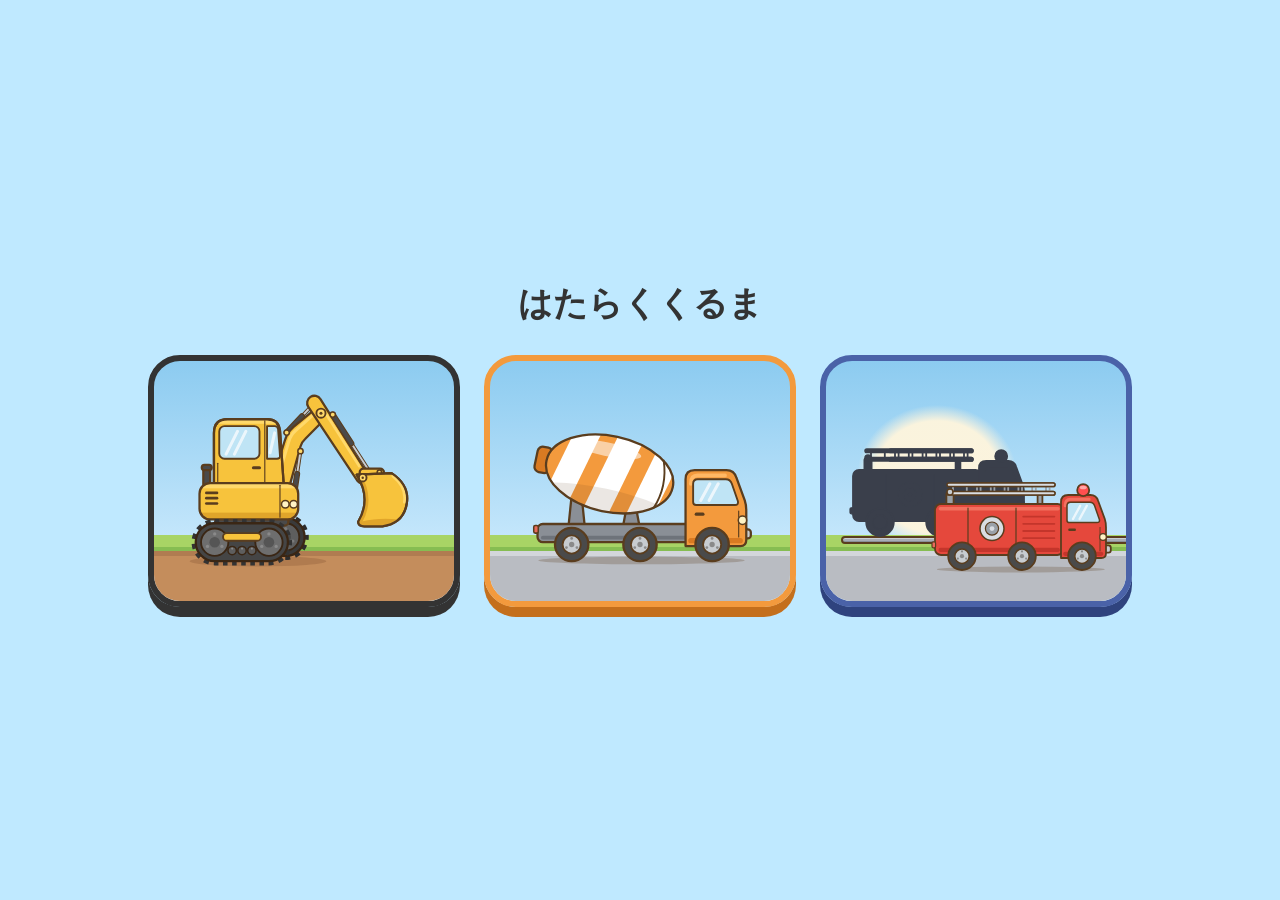
==== index.html @ c7a6ddff "しょべるかーに共通BGMをつないだ - 台本 tools/publish/publish.sh でコピーと公開前チェックを行った  Co-Authored-By: Claude Opus 5.5 <n" ====
<!DOCTYPE html>
<html lang="ja">
<head>
  <meta charset="UTF-8">
  <!-- スマホやタブレットでもちょうどいい大きさで表示するための設定 -->
  <meta name="viewport" content="width=device-width, initial-scale=1.0, user-scalable=no">
  <title>はたらくくるま</title>

  <style>
    /* ===== 画面全体 ===== */
    html, body {
      touch-action: none;            /* 2本指の拡大・ダブルタップ拡大・スクロールを止める */
      overscroll-behavior: none;     /* 画面のはしを引っぱったときの「びよーん」を止める */
    }

    body {
      margin: 0;
      height: 100vh;                 /* 古いブラウザ用 */
      height: 100dvh;
      overflow: hidden;
      background: #bfe9ff;           /* 空の色（ゲームと同じ） */
      font-family: system-ui, sans-serif; /* 端末に入っている書体だけを使う */
      -webkit-user-select: none;
      user-select: none;
      -webkit-touch-callout: none;
      -webkit-tap-highlight-color: transparent;

      /* ボタンを画面のまん中に置く */
      display: flex;
      flex-direction: column;
      align-items: center;
      justify-content: center;
      gap: 24px;
    }

    /* 上の題名（大人向け。子どもは絵で選ぶ） */
    .title {
      margin: 0;
      font-size: clamp(22px, 6vw, 34px);
      font-weight: bold;
      color: #333;
    }

    /* ===== ゲームを選ぶボタン =====
       おもちゃのブロックのように、下に濃い影を付けて「押せそう」に見せる */
    .game-button {
      position: relative;
      display: block;
      width: 300px;
      height: 240px;
      border: 6px solid #333;
      border-radius: 32px;
      /* ボタンの中の空（ゲームの空と同じ、上が濃く下がうすいグラデーション） */
      background: linear-gradient(#8ccbf0 0%, #d8f0ff 100%);
      box-shadow: 0 10px 0 #333;     /* 下の影 */
      overflow: hidden;
      animation: purupuru 1.2s ease-in-out infinite; /* ゆっくり揺れて「さわってね」と伝える */
    }

    /* ボタンの中の地面（ゲームと同じ色の土）。
       上のふちのすぐ下を少し濃くして、ゲームの地面と同じ見え方にする */
    .game-button .ground {
      position: absolute;
      left: 0;
      right: 0;
      bottom: 0;
      height: 50px;
      background: linear-gradient(#b07c51 0, #b07c51 5px, #c48d5c 5px);
    }
    /* 土の上の草地（ゲームの手前の草地と同じ黄緑。下のふちは少し濃い緑） */
    .game-button .ground::before {
      content: "";
      position: absolute;
      left: 0;
      right: 0;
      bottom: 100%;                  /* 土のすぐ上に置く */
      height: 16px;
      background: linear-gradient(#a8d465 0, #a8d465 12px, #86bd52 12px);
    }

    /* 押したときに、影の分だけ沈む */
    .game-button.pressed {
      transform: translateY(8px);
      box-shadow: 0 2px 0 #333;
      animation: none;
    }

    @keyframes purupuru {
      0%, 100% { transform: translateY(0)    rotate(0deg); }
      25%      { transform: translateY(-4px) rotate(-1deg); }
      75%      { transform: translateY(-4px) rotate(1deg); }
    }

    /* 動きを減らす設定にしている端末では、揺らさない */
    @media (prefers-reduced-motion: reduce) {
      .game-button { animation: none; }
    }

    /* ===== ボタンの中のショベルカー（ゲームの絵を、そのまま 0.8 倍にして置く） =====
       ゲームの絵は 横300 × 縦220。0.8 倍で 横240 × 縦176 になる。
       横：絵の中で色がある部分（x 2〜295 くらい）が、ボタンのまん中にくるように、左から 30px。
       縦：キャタピラの下（絵の y 215）が、土の上のふち（ボタンの下から 50px）より
           6px だけ下にくるようにして、地面に乗って見せる。
           そのため、絵の下はしは、ボタンの下から 40px（= 50 − 6 − 5×0.8 ≒ 40）。
       このとき、アームのいちばん上はボタンの上から 27px くらい、バケットの右はしは
       左から 265px くらい（ボタンの中は 300px）なので、丸い角にもかからない */
    .shovel-svg {
      position: absolute;
      left: 34px;
      bottom: 36px;
      width: 228px;                  /* ゲームの絵の 0.76 倍（アームの上にゆとりを作る） */
      height: 167px;
      display: block;
      overflow: visible;             /* アームの先は絵の枠より少し上に出るので、切らずに見せる */
    }

    /* ===== ボタンを3つ並べる =====
       横長の画面では左右に、縦長の画面では上下に並べる（ボタンのあいだは 24px）。
       3つ並べて入らないときは、3つとも同じ率（--k、0.5〜1）で縮める。率は下の JavaScript が、
       画面の大きさが変わったときに計算して入れる。
       ボタンそのものの大きさ・ゆれ・沈み方は変えずに、外がわの箱（.slot-inner）を縮める */
    .games {
      display: flex;
      flex-direction: row;
      align-items: center;
      justify-content: center;
      gap: 24px;
    }
    @media (orientation: portrait) {
      .games { flex-direction: column; }
    }
    /* 1つぶんの場所。ボタン（ふちをふくめて 312 × 252）＋下の影 10px＋ゆれて上がる 4px ＋ゆとり 2px */
    .slot {
      position: relative;
      flex: none;
      width: calc(312px * var(--k, 1));
      height: calc(268px * var(--k, 1));
    }
    .slot-inner {
      position: absolute;
      left: 0;
      top: 0;
      width: 312px;
      height: 268px;
      padding-top: 4px;
      box-sizing: border-box;
      transform: scale(var(--k, 1));
      transform-origin: 0 0;
    }

    /* ===== 2本目「はたらくくるま しゅっぱつ！」のボタン =====
       作りは1本目のボタンと同じ。ふちと下の影の色だけ、ミキサーしゃのオレンジにして見分けやすくする */
    .game-button.mixer-button {
      border-color: #f39a3d;
      box-shadow: 0 10px 0 #c46f1c;
      animation-delay: -0.6s;        /* 1本目のボタンと、ゆれる向きを少しずらす */
    }
    .game-button.mixer-button.pressed {
      box-shadow: 0 2px 0 #c46f1c;
    }
    /* ボタンの中の道（ゲームと同じ、やさしい灰色。上のふちに明るい線） */
    .game-button .road {
      position: absolute;
      left: 0;
      right: 0;
      bottom: 0;
      height: 50px;
      background: linear-gradient(#d3d6db 0, #d3d6db 5px, #b9bcc2 5px);
    }
    /* 道の上の草地（ゲームの草地と同じ黄緑） */
    .game-button .road::before {
      content: "";
      position: absolute;
      left: 0;
      right: 0;
      bottom: 100%;
      height: 16px;
      background: linear-gradient(#a8d465 0, #a8d465 12px, #86bd52 12px);
    }
    /* ボタンの中のミキサーしゃ（ゲームの絵を写したもの。横300 × 縦220 を 0.76 倍）。
       タイヤの下（絵の y 215）が、道の上のふちより少し下にくるように置く */
    .mixer-svg {
      position: absolute;
      left: 36px;
      bottom: 36px;
      width: 228px;
      height: 167px;
      display: block;
    }

    /* ===== 3本目「このくるまなーんだ？」のボタン =====
       作りは1本目・2本目のボタンと同じ。ふちと下の影の色だけ、こい あい色にして見分けやすくする */
    .game-button.kage-button {
      border-color: #4a62a8;
      box-shadow: 0 10px 0 #2f437e;
      animation-delay: -0.3s;        /* 1本目・2本目のボタンと、ゆれる向きを少しずらす */
    }
    .game-button.kage-button.pressed {
      box-shadow: 0 2px 0 #2f437e;
    }
    /* かげのうしろの光の丸（うすいクリーム色。ふちが やわらかく消える）。下の部分は、草と道にかくれる */
    .kage-spot {
      position: absolute;
      left: 31px;
      top: 44px;
      width: 160px;
      height: 144px;
      background: radial-gradient(closest-side,
        rgba(255, 245, 220, 0.95) 0%, rgba(255, 245, 220, 0.95) 78%, rgba(255, 245, 220, 0) 100%);
    }
    /* かげの台（草の帯の中にのる）。右は ボタンの外までのびて、ボタンの角で切れる（ゲームと同じ長い台） */
    .kage-dai {
      position: absolute;
      left: 15px;
      top: 175px;
      width: 300px;
      height: 8px;
      box-sizing: border-box;
      border: 2px solid #5a3d1e;
      border-radius: 4px;
      background: #a9aeb6;
      box-shadow: inset 0 1px 0 #c9cdd3, inset 0 -1px 0 #8a8f96;
    }
    /* しょうぼうしゃの絵（ゲームの図鑑の絵を写したもの。横310 × 縦220 を 0.6倍） */
    .kage-svg {
      position: absolute;
      width: 186px;
      height: 132px;
      display: block;
    }
    .kage-svg.back  { left: 18px;  top: 46px; }    /* かげ（タイヤの下 y 129 → ボタンの y 175 ＝ 台の上の面） */
    .kage-svg.front { left: 100px; top: 80px; }    /* 色つき（タイヤの下 y 209 ＝ 道の中） */
    /* かげ：すべての色を1色（こい灰青）にする（ゲームと同じ。fill を持たない部品が黒にならないように、本体にも指定） */
    .kage-mini { fill: #3a3f4b; }
    .kage-mini [fill]:not([fill="none"]) { fill: #3a3f4b; }
    .kage-mini [stroke]:not([stroke="none"]) { stroke: #3a3f4b; }
  </style>
</head>
<body>

  <h1 class="title">はたらくくるま</h1>

  <!-- ゲームを選ぶボタン（横長の画面では左右、縦長の画面では上下に並ぶ） -->
  <div class="games" id="games">
  <div class="slot"><div class="slot-inner">
  <!-- ショベルカーのゲームへのボタン。
       ファイルをダブルクリックで開いたときも動くように、index.html まで書く -->
  <a class="game-button" id="shovelGame" href="games/01-shovel/index.html" aria-label="しょべるかー">
    <div class="ground"></div>
    <!-- ショベルカーの絵（ゲームの中の絵を写したもの。この画面では動かさない）。
         座標の枠は 横300 × 縦220（左上が 0,0、y は下向きに増える）。
         この画面の中で名前（id）がぶつからないように、id の先頭に top- を付けてある。
         重なる順番（奥 → 手前）：地面の影 → 奥のキャタピラ → 旋回台 → 煙突 → アーム → 運転席・車体 → 手前のキャタピラ -->
    <svg class="shovel-svg" viewBox="0 0 300 220" aria-hidden="true" focusable="false">
      <defs>
        <!-- 車体・運転席・バケットの形で切りぬいて、明るいところ・影を中だけに塗るための型 -->
        <clipPath id="top-bodyClip"><rect x="15" y="112" width="130" height="48" rx="14"/></clipPath>
        <clipPath id="top-cabClip"><path d="M 34 115 L 34 46 Q 34 28 52 28 L 104 28 Q 119 28 121 43 L 126 115 Z"/></clipPath>
        <clipPath id="top-bucketClip"><path d="M -8 -4 L 38 -6 Q 62 10 58 34 Q 54 60 26 64 L 2 64 Q -6 64 -6 58 Q 12 28 -8 -4 Z"/></clipPath>
        <!-- キャタピラの形（カプセル形） -->
        <path id="top-trackShape" d="M 35 165 L 106.46 165 A 25 25 0 0 1 106.46 215 L 35 215 A 25 25 0 0 1 35 165 Z"/>
      </defs>

      <g stroke="#5a3d1e" stroke-width="3" stroke-linejoin="round" stroke-linecap="round">

        <!-- 地面の影（ぼんやりした横長の楕円） -->
        <ellipse cx="92" cy="215" rx="90" ry="7" fill="#8a5a38" opacity="0.35" stroke="none"/>

        <!-- ===== 奥のキャタピラ（手前より右に 22px・上に 7px ずらし、少し暗く） ===== -->
        <g transform="translate(22 -7)">
          <!-- でこぼこ（太い点線） -->
          <path d="M 35 165 L 106.46 165 A 25 25 0 0 1 106.46 215 L 35 215 A 25 25 0 0 1 35 165 Z"
                fill="none" stroke="#2c2c2c" stroke-width="11"
                stroke-dasharray="6 6" stroke-linecap="butt"/>
          <use href="#top-trackShape" fill="#3a3a3a" stroke="#3a2614"/>
          <!-- 右はしの車輪（見えるのは右がわだけ） -->
          <g transform="translate(106.46 190)">
            <circle r="18" fill="#5e5e5e" stroke="#3a2614" stroke-width="2.5"/>
            <circle r="7" fill="#4a4a4a" stroke="none"/>
            <g fill="#7a7a7a" stroke="none">
              <circle cx="0" cy="-11" r="2.2"/>
              <circle cx="9.5" cy="5.5" r="2.2"/>
              <circle cx="-9.5" cy="5.5" r="2.2"/>
            </g>
          </g>
        </g>

        <!-- ===== 旋回台（車体の下の暗い台） ===== -->
        <rect x="36" y="150" width="96" height="18" rx="5" fill="#4a4a4a"/>

        <!-- ===== 煙突（運転席の左どなり） ===== -->
        <rect x="20" y="92" width="9" height="24" rx="2.5" fill="#4a4a4a"/>
        <rect x="18" y="88" width="13" height="7" rx="3.5" fill="#4a4a4a"/>

        <!-- ===== アーム（ブーム > スティック > バケット の入れ子。すくう前の、止まった形） =====
             それぞれ「関節の場所へ translate した <g>」の中で、関節が (0, 0) になるように描いてある -->
        <!-- ブームの付け根の関節 (120, 120) -->
        <g transform="translate(120 120)">
          <!-- 油圧シリンダー2（ブームの上がわ）。ブームより先に描いて、背中から少しのぞかせる -->
          <line x1="26.2" y1="-91.9" x2="46.3" y2="-113.4" stroke-width="5"/>
          <line x1="26.2" y1="-91.9" x2="46.3" y2="-113.4" stroke="#c8ccd0" stroke-width="2.5"/>
          <line x1="9.8" y1="-74.4" x2="29.9" y2="-95.9" stroke-width="8"/>
          <line x1="9.8" y1="-74.4" x2="29.9" y2="-95.9" stroke="#4a4a4a" stroke-width="5"/>

          <!-- ブーム：付け根 (0,0) → 上に「く」の字に折れる (20,-68) → 先 (55,-100) -->
          <path fill="#f7c33c"
                d="M 11.5 3.4 L 28 -56.2 Q 29.7 -62 34.1 -66 L 61.1 -93.4 A 9 9 0 0 0 48.9 -106.6 L 18.5 -81.5 Q 10.3 -74.1 7.2 -63.4 L -11.5 -3.4 A 12 12 0 0 0 11.5 3.4 Z"/>
          <!-- ブームの明るいところ（背中がわ） -->
          <path d="M -1.8 -14.5 L 12.4 -62 Q 14.7 -71.3 22 -77.5 L 45 -98" fill="none" stroke="#ffd96b" stroke-width="4"/>
          <!-- シリンダー2の付け根のピン -->
          <circle cx="9.8" cy="-74.4" r="3.5" fill="#ffd96b" stroke-width="2"/>

          <!-- 油圧シリンダー1（ブームの下がわ）。下のはしは車体の裏にかくれる -->
          <line x1="22.6" y1="-13" x2="28" y2="-50" stroke-width="5"/>
          <line x1="22.6" y1="-13" x2="28" y2="-50" stroke="#c8ccd0" stroke-width="2.5"/>
          <line x1="18" y1="18" x2="23.6" y2="-20" stroke-width="8"/>
          <line x1="18" y1="18" x2="23.6" y2="-20" stroke="#4a4a4a" stroke-width="5"/>
          <circle cx="28" cy="-50" r="3.5" fill="#ffd96b" stroke-width="2"/>

          <!-- スティックの関節（ブームの先）(55, -100) -->
          <g transform="translate(55 -100)">
            <!-- スティック：上のはし → バケットの付け根 (55, 85) -->
            <path fill="#f7c33c"
                  d="M -0.7 -18.6 L 61.7 80.7 A 8 8 0 0 1 48.3 89.4 L -16.7 -8.3 A 9.5 9.5 0 0 1 -0.7 -18.6 Z"/>
            <path d="M 3.1 -4.4 L 50.5 69.8" fill="none" stroke="#ffd96b" stroke-width="3.5"/>

            <!-- 油圧シリンダー3（スティックの外がわ） -->
            <line x1="36.2" y1="33.8" x2="64.4" y2="77.4" stroke-width="5"/>
            <line x1="36.2" y1="33.8" x2="64.4" y2="77.4" stroke="#c8ccd0" stroke-width="2.5"/>
            <line x1="15.5" y1="1.9" x2="40" y2="39.7" stroke-width="8"/>
            <line x1="15.5" y1="1.9" x2="40" y2="39.7" stroke="#4a4a4a" stroke-width="5"/>
            <circle cx="15.5" cy="1.9" r="3.5" fill="#ffd96b" stroke-width="2"/>

            <!-- バケットの関節（スティックの先）(55, 85) -->
            <g transform="translate(55 85)">
              <!-- バケットの上の小さなつなぎの板 -->
              <rect x="-4" y="-12" width="32" height="10" rx="5" fill="#f7c33c"/>
              <circle cx="22" cy="-7" r="3" fill="#ffd96b" stroke-width="2"/>
              <!-- バケット：口は左向き。丸みのある1枚の刃先 -->
              <path fill="#f7c33c"
                    d="M -8 -4 L 38 -6 Q 62 10 58 34 Q 54 60 26 64 L 2 64 Q -6 64 -6 58 Q 12 28 -8 -4 Z"/>
              <g clip-path="url(#top-bucketClip)" stroke="none">
                <ellipse cx="30" cy="66" rx="42" ry="12" fill="#e0a52a"/>
                <path d="M -6 58 Q 12 28 -8 -4" fill="none" stroke="#e0a52a" stroke-width="10"/>
                <path d="M 40 -2 Q 58 12 55 32" fill="none" stroke="#ffd96b" stroke-width="4"/>
              </g>
              <path fill="none"
                    d="M -8 -4 L 38 -6 Q 62 10 58 34 Q 54 60 26 64 L 2 64 Q -6 64 -6 58 Q 12 28 -8 -4 Z"/>
              <!-- バケットの関節のピン -->
              <circle r="5" fill="#ffd96b" stroke-width="2.5"/>
              <circle r="1.6" fill="#5a3d1e" stroke="none"/>
            </g>

            <!-- スティックの関節のピン -->
            <circle r="6" fill="#ffd96b" stroke-width="2.5"/>
            <circle r="2" fill="#5a3d1e" stroke="none"/>
          </g>

          <!-- ブームの付け根のピン（車体の裏にかくれる） -->
          <circle r="5" fill="#ffd96b" stroke-width="2.5"/>
          <circle r="1.6" fill="#5a3d1e" stroke="none"/>
        </g>

        <!-- ===== 運転席 ===== -->
        <path fill="#f7c33c" d="M 34 115 L 34 46 Q 34 28 52 28 L 104 28 Q 119 28 121 43 L 126 115 Z"/>
        <g clip-path="url(#top-cabClip)" stroke="none">
          <rect x="30" y="22" width="100" height="12" fill="#ffd96b"/>  <!-- 屋根の明るいところ -->
        </g>
        <path fill="none" d="M 34 115 L 34 46 Q 34 28 52 28 L 104 28 Q 119 28 121 43 L 126 115 Z"/>
        <!-- 横の面と前の面のさかい目 -->
        <path d="M 101 30 L 101 112" fill="none" stroke-width="1.5"/>
        <!-- 横の窓 -->
        <rect x="41" y="37" width="53" height="43" rx="7" fill="#bfe4f5" stroke-width="2.5"/>
        <!-- 前の窓 -->
        <path d="M 104 37 L 114 37 Q 118 37 118.5 41 L 121 76 Q 121.3 80 117 80 L 104 80 Z" fill="#bfe4f5" stroke-width="2.5"/>
        <!-- ガラスに見せる、白いななめの線 -->
        <g stroke="#ffffff" stroke-width="4" opacity="0.7" fill="none">
          <path d="M 50 74 L 65 44"/>
          <path d="M 61 74 L 76 44"/>
          <path d="M 108 72 L 114 46"/>
        </g>
        <!-- ドアの線と取っ手 -->
        <path d="M 39 86 L 39 110" fill="none" stroke-width="1.5"/>
        <rect x="84" y="90" width="12" height="4" rx="2" fill="#5a3d1e" stroke="none"/>

        <!-- ===== 車体（下の箱） ===== -->
        <rect x="15" y="112" width="130" height="48" rx="14" fill="#f7c33c" stroke="none"/>
        <g clip-path="url(#top-bodyClip)" stroke="none">
          <rect x="15" y="112" width="130" height="7" fill="#ffd96b"/>   <!-- 上の面（明るい） -->
          <rect x="15" y="151" width="130" height="9" fill="#e0a52a"/>   <!-- 下の面（影） -->
        </g>
        <rect x="15" y="112" width="130" height="48" rx="14" fill="none"/>
        <!-- 前の面とのさかい目 -->
        <path d="M 121 115 L 121 157" fill="none" stroke-width="1.5"/>
        <!-- 後ろの通気口（横線3本） -->
        <g stroke-width="3.5" fill="none">
          <path d="M 24 125 L 38 125"/>
          <path d="M 24 132 L 38 132"/>
          <path d="M 24 139 L 38 139"/>
        </g>
        <!-- 前のライト2つ -->
        <circle cx="128" cy="140" r="5" fill="#fff3c4" stroke-width="2"/>
        <circle cx="139" cy="140" r="5" fill="#fff3c4" stroke-width="2"/>

        <!-- ===== 手前のキャタピラ ===== -->
        <!-- でこぼこ（太い点線。内がわ半分は、上のカプセルにかくれる） -->
        <path d="M 35 165 L 106.46 165 A 25 25 0 0 1 106.46 215 L 35 215 A 25 25 0 0 1 35 165 Z"
              fill="none" stroke="#333333" stroke-width="11"
              stroke-dasharray="6 6" stroke-linecap="butt"/>
        <use href="#top-trackShape" fill="#454545" stroke="#3a2614"/>

        <!-- 大きい車輪（左右） -->
        <g transform="translate(35 190)">
          <circle r="18" fill="#6e6e6e" stroke="#3a2614" stroke-width="2.5"/>
          <circle r="7" fill="#555555" stroke="none"/>
          <g fill="#8a8a8a" stroke="none">
            <circle cx="0" cy="-11" r="2.2"/>
            <circle cx="9.5" cy="5.5" r="2.2"/>
            <circle cx="-9.5" cy="5.5" r="2.2"/>
          </g>
        </g>
        <g transform="translate(106.46 190)">
          <circle r="18" fill="#6e6e6e" stroke="#3a2614" stroke-width="2.5"/>
          <circle r="7" fill="#555555" stroke="none"/>
          <g fill="#8a8a8a" stroke="none">
            <circle cx="0" cy="-11" r="2.2"/>
            <circle cx="9.5" cy="5.5" r="2.2"/>
            <circle cx="-9.5" cy="5.5" r="2.2"/>
          </g>
        </g>

        <!-- 小さいローラー3つ -->
        <g transform="translate(58 201)">
          <circle r="5.5" fill="#5e5e5e" stroke="#3a2614" stroke-width="2"/>
          <circle cx="0" cy="-2.6" r="1.4" fill="#8a8a8a" stroke="none"/>
        </g>
        <g transform="translate(71 201)">
          <circle r="5.5" fill="#5e5e5e" stroke="#3a2614" stroke-width="2"/>
          <circle cx="0" cy="-2.6" r="1.4" fill="#8a8a8a" stroke="none"/>
        </g>
        <g transform="translate(84 201)">
          <circle r="5.5" fill="#5e5e5e" stroke="#3a2614" stroke-width="2"/>
          <circle cx="0" cy="-2.6" r="1.4" fill="#8a8a8a" stroke="none"/>
        </g>

        <!-- ローラーの上の、黄色い細長いカバー -->
        <rect x="46" y="178" width="50" height="10" rx="5" fill="#f7c33c" stroke-width="2.5"/>
      </g>
    </svg>
  </a>
  </div></div>

  <div class="slot"><div class="slot-inner">
  <!-- 「はたらくくるま しゅっぱつ！」へのボタン。
       ファイルをダブルクリックで開いたときも動くように、index.html まで書く -->
  <a class="game-button mixer-button" id="shuppatsuGame" href="games/02-shuppatsu/index.html" aria-label="はたらくくるま しゅっぱつ">
    <div class="road"></div>
    <!-- ミキサーしゃの絵（ゲームの図鑑の絵を写したもの。この画面では動かさない）。
         座標の枠は 横300 × 縦220。この画面の中で名前（id）がぶつからないように、id の先頭に top2- を付けてある。
         重なる順番（奥 → 手前）：地面の影 → 台 → ドラム → 運転席 → ライト → タイヤ -->
    <svg class="mixer-svg" viewBox="0 0 300 220" aria-hidden="true" focusable="false">
      <g stroke="#5a3d1e" stroke-width="3" stroke-linejoin="round" stroke-linecap="round">
        <!-- 地面の影 -->
        <ellipse cx="152" cy="214" rx="136" ry="5" fill="#5a3d1e" opacity="0.25" stroke="none"/>

        <!-- 台と、ドラムを支える足2本 -->
        <path d="M 56 167 L 60 128 L 73 128 L 77 167 Z" fill="#8a8f96"/>
        <path d="M 128 167 L 132 146 L 145 146 L 149 167 Z" fill="#8a8f96"/>
        <rect x="15" y="166" width="275" height="24" rx="7" fill="#8a8f96" stroke="none"/>
        <path d="M 22 184 L 283 184" fill="none" stroke="#6e737a" stroke-width="5"/>
        <rect x="15" y="166" width="275" height="24" rx="7" fill="none"/>
        <rect x="283" y="173" width="13" height="12" rx="4" fill="#c8ccd0"/>

        <!-- ドラム：中心 (110, 100)、右下がりに 12度。白にオレンジのななめのしま -->
        <g transform="translate(110 100) rotate(12)">
          <rect x="-99" y="-17" width="20" height="34" rx="7" fill="#d97a22"/>
          <clipPath id="top2-drum"><ellipse rx="85" ry="50"/></clipPath>
          <ellipse rx="85" ry="50" fill="#ffffff" stroke="none"/>
          <g clip-path="url(#top2-drum)" stroke="none">
            <g fill="#f39a3d">
              <path d="M -132 -56 L -110 -56 L -138 56 L -160 56 Z"/>
              <path d="M -76 -56 L -54 -56 L -82 56 L -104 56 Z"/>
              <path d="M -20 -56 L 2 -56 L -26 56 L -48 56 Z"/>
              <path d="M 36 -56 L 58 -56 L 30 56 L 8 56 Z"/>
              <path d="M 92 -56 L 114 -56 L 86 56 L 64 56 Z"/>
            </g>
            <ellipse cx="0" cy="40" rx="95" ry="20" fill="#5a3d1e" opacity="0.12"/>
            <ellipse cx="-12" cy="-31" rx="48" ry="9" fill="#ffffff" opacity="0.55"/>
          </g>
          <ellipse rx="85" ry="50" fill="none"/>
          <path d="M 66 -32 Q 78 0 66 32" fill="none" stroke-width="2.5"/>
        </g>

        <!-- 運転席（オレンジ。窓1枚） -->
        <path d="M 210 195 L 210 107 Q 210 95 222 95 L 264 95 Q 274 95 277 105 L 288 135 Q 290 141 290 149 L 290 187 Q 290 195 282 195 Z" fill="#f39a3d" stroke="none"/>
        <path d="M 217 113 Q 217 102 226 102 L 262 102" fill="none" stroke="#ffb865" stroke-width="5"/>
        <path d="M 217 188 L 282 188" fill="none" stroke="#d97a22" stroke-width="7"/>
        <path d="M 210 195 L 210 107 Q 210 95 222 95 L 264 95 Q 274 95 277 105 L 288 135 Q 290 141 290 149 L 290 187 Q 290 195 282 195 Z" fill="none"/>
        <path d="M 220 113 Q 220 107 226 107 L 263 107 Q 269 107 271 113 L 279 136 Q 280 141 275 141 L 224 141 Q 220 141 220 137 Z" fill="#bfe4f5" stroke-width="2.5"/>
        <g fill="none" stroke="#ffffff" stroke-width="4" opacity="0.7">
          <path d="M 230 135 L 242 113"/>
          <path d="M 241 135 L 253 113"/>
        </g>
        <rect x="222" y="151" width="13" height="4" rx="2" fill="#5a3d1e" stroke="none"/>
        <path d="M 280 149 L 280 183" fill="none" stroke-width="1.5"/>

        <!-- 前のライトと、うしろの小さな赤いランプ -->
        <circle cx="285" cy="161" r="5.5" fill="#fff3c4" stroke-width="2"/>
        <rect x="10" y="168" width="6" height="10" rx="2" fill="#e86a5a" stroke-width="2"/>

        <!-- タイヤ3つ -->
        <g transform="translate(60 193)">
          <circle r="22" fill="#4a4a4a"/>
          <circle r="12" fill="#c8ccd0" stroke-width="2.5"/>
          <g fill="#8a8a8a" stroke="none"><circle r="3.5"/><circle cx="0" cy="-8" r="1.8"/><circle cx="6.9" cy="4" r="1.8"/><circle cx="-6.9" cy="4" r="1.8"/></g>
        </g>
        <g transform="translate(150 193)">
          <circle r="22" fill="#4a4a4a"/>
          <circle r="12" fill="#c8ccd0" stroke-width="2.5"/>
          <g fill="#8a8a8a" stroke="none"><circle r="3.5"/><circle cx="0" cy="-8" r="1.8"/><circle cx="6.9" cy="4" r="1.8"/><circle cx="-6.9" cy="4" r="1.8"/></g>
        </g>
        <g transform="translate(245 193)">
          <circle r="22" fill="#4a4a4a"/>
          <circle r="12" fill="#c8ccd0" stroke-width="2.5"/>
          <g fill="#8a8a8a" stroke="none"><circle r="3.5"/><circle cx="0" cy="-8" r="1.8"/><circle cx="6.9" cy="4" r="1.8"/><circle cx="-6.9" cy="4" r="1.8"/></g>
        </g>
      </g>
    </svg>
  </a>
  </div></div>

  <div class="slot"><div class="slot-inner">
  <!-- 「このくるまなーんだ？」へのボタン。
       ファイルをダブルクリックで開いたときも動くように、index.html まで書く -->
  <a class="game-button kage-button" id="kageGame" href="games/03-kage/index.html" aria-label="このくるまなーんだ">
    <!-- 奥から順に：光の丸 → 道と草 → 台 → かげのしょうぼうしゃ → 色のついたしょうぼうしゃ。文字は入れない -->
    <div class="kage-spot"></div>
    <div class="road"></div>
    <div class="kage-dai"></div>

    <!-- かげのしょうぼうしゃ（ゲームの図鑑の絵を写して、すべて1色にぬる。この画面では動かさない。
         座標の枠は 横310 × 縦220。窓・ランプの光・地面の影は写さない）。id は使わない -->
    <svg class="kage-svg back kage-mini" viewBox="0 0 310 220" aria-hidden="true" focusable="false">
      <g stroke="#5a3d1e" stroke-width="3" stroke-linejoin="round" stroke-linecap="round">
        <!-- 車体（はしごをのせる台・箱・とびらの線・道具入れのしま・まいたホース・バンパー） -->
        <rect x="34" y="86" width="12" height="22" rx="2" fill="#9aa1a8"/>
        <rect x="186" y="86" width="8" height="22" rx="2" fill="#9aa1a8"/>
        <rect x="15" y="105" width="214" height="85" rx="10" fill="#e5483c" stroke="none"/>
        <rect x="15" y="105" width="214" height="85" rx="10" fill="none"/>
        <path d="M 70 112 L 70 182 M 150 112 L 150 182" fill="none" stroke-width="2"/>
        <path d="M 162 126 L 214 126 M 162 138 L 214 138 M 162 150 L 214 150 M 162 162 L 214 162" fill="none" stroke="#c4352b" stroke-width="3"/>
        <circle cx="110" cy="146" r="20" fill="#d9dde2" stroke-width="2.5"/>
        <circle cx="110" cy="146" r="11" fill="#9aa1a8" stroke-width="2"/>
        <circle cx="110" cy="146" r="4" fill="#d9dde2" stroke="none"/>
        <rect x="296" y="174" width="12" height="12" rx="4" fill="#c8ccd0"/>
        <!-- はしご（うしろのはしの支点 (40, 85) から右へ。下にかさなった段と、上の段） -->
        <g transform="translate(40 85)">
          <path d="M 45 -9 L 45 -1 M 68 -9 L 68 -1 M 91 -9 L 91 -1 M 114 -9 L 114 -1 M 137 -9 L 137 -1 M 160 -9 L 160 -1" fill="none" stroke="#9aa1a8" stroke-width="3"/>
          <rect x="35" y="-15" width="140" height="6" rx="3" fill="#c3c8ce" stroke-width="2.5"/>
          <rect x="35" y="-1" width="140" height="6" rx="3" fill="#c3c8ce" stroke-width="2.5"/>
          <path d="M 5 -9 L 5 -1 M 28 -9 L 28 -1 M 51 -9 L 51 -1 M 74 -9 L 74 -1 M 97 -9 L 97 -1 M 120 -9 L 120 -1 M 143 -9 L 143 -1 M 166 -9 L 166 -1" fill="none" stroke="#9aa1a8" stroke-width="3"/>
          <rect x="-5" y="-15" width="180" height="6" rx="3" fill="#d9dde2" stroke-width="2.5"/>
          <rect x="-5" y="-1" width="180" height="6" rx="3" fill="#d9dde2" stroke-width="2.5"/>
          <circle r="5" fill="#c8ccd0" stroke-width="2.5"/>
        </g>
        <!-- 運転席（右）と屋根のランプ・ライト -->
        <path d="M 225 195 L 225 102 Q 225 90 237 90 L 274 90 Q 284 90 287 100 L 298 130 Q 300 136 300 144 L 300 187 Q 300 195 292 195 Z" fill="#e5483c" stroke="none"/>
        <path d="M 225 195 L 225 102 Q 225 90 237 90 L 274 90 Q 284 90 287 100 L 298 130 Q 300 136 300 144 L 300 187 Q 300 195 292 195 Z" fill="none"/>
        <path d="M 235 108 Q 235 102 241 102 L 273 102 Q 279 102 281 108 L 289 131 Q 290 136 285 136 L 239 136 Q 235 136 235 132 Z" fill="#bfe4f5" stroke-width="2.5"/>
        <ellipse cx="262" cy="82" rx="10" ry="10" fill="#ff4f4f"/>
        <circle cx="295" cy="160" r="5.5" fill="#fff3c4" stroke-width="2"/>
        <rect x="10" y="168" width="6" height="10" rx="2" fill="#e86a5a" stroke-width="2"/>
        <!-- タイヤ3つ -->
        <g transform="translate(60 192)"><circle r="23" fill="#4a4a4a"/><circle r="12" fill="#c8ccd0" stroke-width="2.5"/></g>
        <g transform="translate(160 192)"><circle r="23" fill="#4a4a4a"/><circle r="12" fill="#c8ccd0" stroke-width="2.5"/></g>
        <g transform="translate(260 192)"><circle r="23" fill="#4a4a4a"/><circle r="12" fill="#c8ccd0" stroke-width="2.5"/></g>
      </g>
    </svg>

    <!-- 色のついたしょうぼうしゃ（同じ絵。色はそのまま。地面の影を足す。光の輪は写さない） -->
    <svg class="kage-svg front" viewBox="0 0 310 220" aria-hidden="true" focusable="false">
      <g stroke="#5a3d1e" stroke-width="3" stroke-linejoin="round" stroke-linecap="round">
        <ellipse cx="158" cy="214" rx="140" ry="5" fill="#5a3d1e" opacity="0.25" stroke="none"/>
        <rect x="34" y="86" width="12" height="22" rx="2" fill="#9aa1a8"/>
        <rect x="186" y="86" width="8" height="22" rx="2" fill="#9aa1a8"/>
        <rect x="15" y="105" width="214" height="85" rx="10" fill="#e5483c" stroke="none"/>
        <rect x="21" y="110" width="202" height="6" rx="3" fill="#f2705f" stroke="none"/>
        <rect x="21" y="178" width="202" height="7" rx="3" fill="#c4352b" stroke="none"/>
        <rect x="15" y="105" width="214" height="85" rx="10" fill="none"/>
        <path d="M 70 112 L 70 182 M 150 112 L 150 182" fill="none" stroke-width="2"/>
        <path d="M 162 126 L 214 126 M 162 138 L 214 138 M 162 150 L 214 150 M 162 162 L 214 162" fill="none" stroke="#c4352b" stroke-width="3"/>
        <circle cx="110" cy="146" r="20" fill="#d9dde2" stroke-width="2.5"/>
        <circle cx="110" cy="146" r="11" fill="#9aa1a8" stroke-width="2"/>
        <circle cx="110" cy="146" r="4" fill="#d9dde2" stroke="none"/>
        <rect x="296" y="174" width="12" height="12" rx="4" fill="#c8ccd0"/>
        <g transform="translate(40 85)">
          <path d="M 45 -9 L 45 -1 M 68 -9 L 68 -1 M 91 -9 L 91 -1 M 114 -9 L 114 -1 M 137 -9 L 137 -1 M 160 -9 L 160 -1" fill="none" stroke="#9aa1a8" stroke-width="3"/>
          <rect x="35" y="-15" width="140" height="6" rx="3" fill="#c3c8ce" stroke-width="2.5"/>
          <rect x="35" y="-1" width="140" height="6" rx="3" fill="#c3c8ce" stroke-width="2.5"/>
          <path d="M 5 -9 L 5 -1 M 28 -9 L 28 -1 M 51 -9 L 51 -1 M 74 -9 L 74 -1 M 97 -9 L 97 -1 M 120 -9 L 120 -1 M 143 -9 L 143 -1 M 166 -9 L 166 -1" fill="none" stroke="#9aa1a8" stroke-width="3"/>
          <rect x="-5" y="-15" width="180" height="6" rx="3" fill="#d9dde2" stroke-width="2.5"/>
          <rect x="-5" y="-1" width="180" height="6" rx="3" fill="#d9dde2" stroke-width="2.5"/>
          <circle r="5" fill="#c8ccd0" stroke-width="2.5"/>
        </g>
        <path d="M 225 195 L 225 102 Q 225 90 237 90 L 274 90 Q 284 90 287 100 L 298 130 Q 300 136 300 144 L 300 187 Q 300 195 292 195 Z" fill="#e5483c" stroke="none"/>
        <path d="M 232 108 Q 232 97 241 97 L 272 97" fill="none" stroke="#f2705f" stroke-width="5"/>
        <path d="M 232 188 L 292 188" fill="none" stroke="#c4352b" stroke-width="7"/>
        <path d="M 225 195 L 225 102 Q 225 90 237 90 L 274 90 Q 284 90 287 100 L 298 130 Q 300 136 300 144 L 300 187 Q 300 195 292 195 Z" fill="none"/>
        <path d="M 235 108 Q 235 102 241 102 L 273 102 Q 279 102 281 108 L 289 131 Q 290 136 285 136 L 239 136 Q 235 136 235 132 Z" fill="#bfe4f5" stroke-width="2.5"/>
        <g fill="none" stroke="#ffffff" stroke-width="4" opacity="0.7">
          <path d="M 245 130 L 257 108"/>
          <path d="M 256 130 L 268 108"/>
        </g>
        <rect x="237" y="146" width="13" height="4" rx="2" fill="#5a3d1e" stroke="none"/>
        <path d="M 290 144 L 290 183" fill="none" stroke-width="1.5"/>
        <ellipse cx="262" cy="82" rx="10" ry="10" fill="#ff4f4f"/>
        <ellipse cx="262" cy="77.5" rx="6" ry="3" fill="#ffffff" opacity="0.5" stroke="none"/>
        <circle cx="295" cy="160" r="5.5" fill="#fff3c4" stroke-width="2"/>
        <rect x="10" y="168" width="6" height="10" rx="2" fill="#e86a5a" stroke-width="2"/>
        <g transform="translate(60 192)"><circle r="23" fill="#4a4a4a"/><circle r="12" fill="#c8ccd0" stroke-width="2.5"/><g fill="#8a8a8a" stroke="none"><circle r="3.5"/><circle cx="0" cy="-8" r="1.8"/><circle cx="6.9" cy="4" r="1.8"/><circle cx="-6.9" cy="4" r="1.8"/></g></g>
        <g transform="translate(160 192)"><circle r="23" fill="#4a4a4a"/><circle r="12" fill="#c8ccd0" stroke-width="2.5"/><g fill="#8a8a8a" stroke="none"><circle r="3.5"/><circle cx="0" cy="-8" r="1.8"/><circle cx="6.9" cy="4" r="1.8"/><circle cx="-6.9" cy="4" r="1.8"/></g></g>
        <g transform="translate(260 192)"><circle r="23" fill="#4a4a4a"/><circle r="12" fill="#c8ccd0" stroke-width="2.5"/><g fill="#8a8a8a" stroke="none"><circle r="3.5"/><circle cx="0" cy="-8" r="1.8"/><circle cx="6.9" cy="4" r="1.8"/><circle cx="-6.9" cy="4" r="1.8"/></g></g>
      </g>
    </svg>
  </a>
  </div></div>
  </div>

  <script>
    // 指が触れた瞬間に、ボタンを沈ませてからゲームを開く
    // （ゲームと同じく、指がすべっても反応するように pointerdown を使う）
    document.querySelectorAll(".game-button").forEach(function (button) {
      button.addEventListener("pointerdown", function (e) {
        if (!e.isPrimary) return;          // 手のひらで触っても1回だけ
        button.classList.add("pressed");
        setTimeout(function () {
          window.location.href = button.getAttribute("href");
        }, 150);                           // 沈んだのが見えるくらい、少しだけ待つ
      });
    });

    // ボタンが3つ並んで画面に入るように、縮める率（0.5〜1）を決める。
    //   横長の画面：左右に3つ（312 × 3 ＋ あいだ 24 × 2）、縦長の画面：上下に3つ（268 × 3 ＋ あいだ 24 × 2）。
    //   画面のはしからは 16px、題名とボタンのあいだは 24px あける。
    // 画面の大きさが変わったときだけ計算する（すぐ1回と、0.3秒あとにもう1回）
    var games = document.getElementById("games");
    var title = document.querySelector(".title");
    var fitTimer = null;
    function fitButtons() {
      var w = window.innerWidth;
      var h = window.innerHeight;
      var portrait = window.matchMedia("(orientation: portrait)").matches;
      var room = h - 32 - title.offsetHeight - 24;      // 題名の下で、ボタンに使える高さ
      var k;
      if (portrait) {
        k = Math.min(1, (w - 32) / 312, (room - 24 * 2) / (268 * 3));
      } else {
        k = Math.min(1, (w - 32 - 24 * 2) / (312 * 3), room / 268);
      }
      games.style.setProperty("--k", Math.max(0.5, k));
    }
    function onResize() {
      fitButtons();
      clearTimeout(fitTimer);
      fitTimer = setTimeout(fitButtons, 300);
    }
    window.addEventListener("resize", onResize);
    window.addEventListener("orientationchange", onResize);
    if (window.visualViewport) window.visualViewport.addEventListener("resize", onResize);
    fitButtons();

    // ブラウザの「戻る」でこの画面に戻ってきたとき、ボタンが沈んだままにならないようにする
    window.addEventListener("pageshow", function () {
      document.querySelectorAll(".game-button").forEach(function (button) {
        button.classList.remove("pressed");
      });
    });
  </script>

</body>
</html>
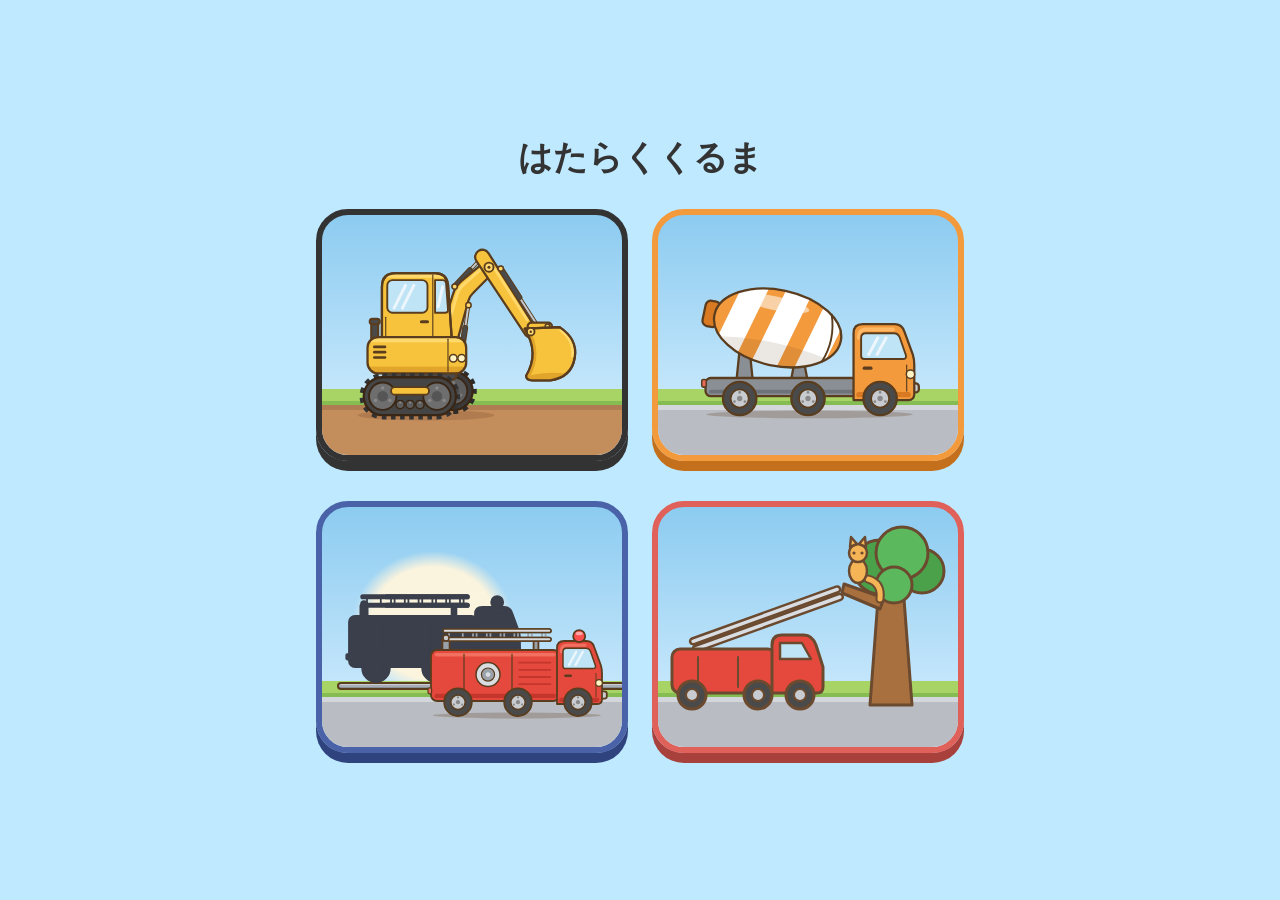
==== commit 2eb1540a: "C しゅつどう！ どの くるま？ を公開した（4本目） - 台本 tools/publish/publish.sh でコピーと公開前チェックを行った  Co-Authored-By: Claude O" ====
--- a/index.html
+++ b/index.html
@@ -114,10 +114,11 @@
       overflow: visible;             /* アームの先は絵の枠より少し上に出るので、切らずに見せる */
     }
 
-    /* ===== ボタンを3つ並べる =====
-       横長の画面では左右に、縦長の画面では上下に並べる（ボタンのあいだは 24px）。
-       3つ並べて入らないときは、3つとも同じ率（--k、0.5〜1）で縮める。率は下の JavaScript が、
-       画面の大きさが変わったときに計算して入れる。
+    /* ===== ボタンを4つ並べる =====
+       並べ方は3つ（縦1列 col／横1列 row／2×2 grid）。どれにするかは、下の JavaScript が
+       画面の大きさから「いちばん大きく見える並べ方」を選んで、この箱の data-layout に書く
+       （ボタンのあいだは どれも 24px）。
+       4つ並べて入らないときは、4つとも同じ率（--k、0.35〜1）で縮める。率も JavaScript が入れる。
        ボタンそのものの大きさ・ゆれ・沈み方は変えずに、外がわの箱（.slot-inner）を縮める */
     .games {
       display: flex;
@@ -126,8 +127,18 @@
       justify-content: center;
       gap: 24px;
     }
-    @media (orientation: portrait) {
-      .games { flex-direction: column; }
+    .games[data-layout="col"] {
+      display: flex;
+      flex-direction: column;
+    }
+    .games[data-layout="row"] {
+      display: flex;
+      flex-direction: row;
+    }
+    .games[data-layout="grid"] {
+      display: grid;
+      grid-template-columns: repeat(2, auto);
+      gap: 24px;
     }
     /* 1つぶんの場所。ボタン（ふちをふくめて 312 × 252）＋下の影 10px＋ゆれて上がる 4px ＋ゆとり 2px */
     .slot {
@@ -234,6 +245,27 @@
     .kage-mini { fill: #3a3f4b; }
     .kage-mini [fill]:not([fill="none"]) { fill: #3a3f4b; }
     .kage-mini [stroke]:not([stroke="none"]) { stroke: #3a3f4b; }
+
+    /* ===== 4本目「しゅつどう！ どの くるま？」のボタン =====
+       作りは1〜3本目のボタンと同じ。ふちと下の影の色だけ、あかるい赤にして見分けやすくする */
+    .game-button.shutsudou-button {
+      border-color: #e0605a;
+      box-shadow: 0 10px 0 #a8403b;
+      animation-delay: -0.9s;        /* 1〜3本目のボタンと、ゆれる向きを少しずらす */
+    }
+    .game-button.shutsudou-button.pressed {
+      box-shadow: 0 2px 0 #a8403b;
+    }
+    /* 場面の絵（高い木の ねこを、しょうぼうしゃが助けるところ。ゲームの場面を単純にして写したもの）。
+       座標の枠は 横300 × 縦240（ボタンの中と同じ大きさ）。id は使わない */
+    .shutsudou-svg {
+      position: absolute;
+      left: 0;
+      top: 0;
+      width: 300px;
+      height: 240px;
+      display: block;
+    }
   </style>
 </head>
 <body>
@@ -241,7 +273,7 @@
   <h1 class="title">はたらくくるま</h1>
 
   <!-- ゲームを選ぶボタン（横長の画面では左右、縦長の画面では上下に並ぶ） -->
-  <div class="games" id="games">
+  <div class="games" id="games" data-layout="grid">
   <div class="slot"><div class="slot-inner">
   <!-- ショベルカーのゲームへのボタン。
        ファイルをダブルクリックで開いたときも動くように、index.html まで書く -->
@@ -624,6 +656,50 @@
     </svg>
   </a>
   </div></div>
+
+  <div class="slot"><div class="slot-inner">
+  <!-- 「しゅつどう！ どの くるま？」へのボタン。
+       ファイルをダブルクリックで開いたときも動くように、index.html まで書く -->
+  <a class="game-button shutsudou-button" id="top4-shutsudouGame" href="games/04-shutsudou/index.html" aria-label="しゅつどう どの くるま">
+    <div class="road"></div>
+    <!-- 高い木の ねこを、しょうぼうしゃが はしごで助けるところ（ゲームの場面を単純にして写したもの。
+         この画面では動かさない。文字は入れない）。奥から順に：木 → ねこ → しょうぼうしゃ（はしご） -->
+    <svg class="shutsudou-svg" viewBox="0 0 300 240" aria-hidden="true" focusable="false">
+      <g stroke="#6b4a2f" stroke-width="3" stroke-linejoin="round" stroke-linecap="round">
+        <!-- 木：みき・えだ（左へ）・葉 -->
+        <path d="M 212 198 L 220 92 L 246 92 L 254 198 Z" fill="#a8703f"/>
+        <path d="M 222 102 L 184 86 L 186 77 L 226 91 Z" fill="#a8703f"/>
+        <circle cx="222" cy="60" r="27" fill="#4aa14a"/>
+        <circle cx="264" cy="64" r="22" fill="#4aa14a"/>
+        <circle cx="244" cy="46" r="26" fill="#5cb85c"/>
+        <circle cx="236" cy="78" r="18" fill="#5cb85c"/>
+
+        <!-- ねこ（えだの上に すわっている） -->
+        <path d="M 210 72 Q 224 76 222 92" fill="none" stroke-width="9"/>
+        <path d="M 210 72 Q 224 76 222 92" fill="none" stroke="#f5b556" stroke-width="5"/>
+        <ellipse cx="200" cy="64" rx="9" ry="12" fill="#f5b556" stroke-width="2.5"/>
+        <circle cx="200" cy="46" r="9" fill="#f5b556" stroke-width="2.5"/>
+        <path d="M 192 40 L 193 30 L 199 37 Z M 208 40 L 207 30 L 201 37 Z" fill="#f5b556" stroke-width="2.5"/>
+        <circle cx="196" cy="46" r="1.6" fill="#6b4a2f" stroke="none"/>
+        <circle cx="204" cy="46" r="1.6" fill="#6b4a2f" stroke="none"/>
+
+        <!-- しょうぼうしゃ：はしご（うしろの支点から、ねこのいる えだへ のびる）→ 車体 → 運転席 → タイヤ -->
+        <g transform="translate(34 140) rotate(-19.8)">
+          <path d="M 16 -5 L 16 1 M 32 -5 L 32 1 M 48 -5 L 48 1 M 64 -5 L 64 1 M 80 -5 L 80 1 M 96 -5 L 96 1 M 112 -5 L 112 1 M 128 -5 L 128 1 M 144 -5 L 144 1" fill="none" stroke="#9aa1a8" stroke-width="3"/>
+          <rect x="0" y="-8" width="159" height="6" rx="3" fill="#d9dde2" stroke-width="2.5"/>
+          <rect x="0" y="0" width="159" height="6" rx="3" fill="#d9dde2" stroke-width="2.5"/>
+        </g>
+        <rect x="14" y="142" width="104" height="44" rx="8" fill="#e5483c"/>
+        <path d="M 40 150 L 40 180 M 80 150 L 80 180" fill="none" stroke-width="2"/>
+        <path d="M 114 186 L 114 138 Q 114 128 124 128 L 146 128 Q 154 128 158 138 L 165 160 L 165 180 Q 165 186 159 186 Z" fill="#e5483c"/>
+        <path d="M 122 136 L 144 136 L 153 152 L 122 152 Z" fill="#bfe4f5" stroke-width="2.5"/>
+        <circle cx="34" cy="188" r="14" fill="#4a4a4a"/><circle cx="34" cy="188" r="6" fill="#c8ccd0" stroke-width="2"/>
+        <circle cx="100" cy="188" r="14" fill="#4a4a4a"/><circle cx="100" cy="188" r="6" fill="#c8ccd0" stroke-width="2"/>
+        <circle cx="142" cy="188" r="14" fill="#4a4a4a"/><circle cx="142" cy="188" r="6" fill="#c8ccd0" stroke-width="2"/>
+      </g>
+    </svg>
+  </a>
+  </div></div>
   </div>
 
   <script>
@@ -639,9 +715,11 @@
       });
     });
 
-    // ボタンが3つ並んで画面に入るように、縮める率（0.5〜1）を決める。
-    //   横長の画面：左右に3つ（312 × 3 ＋ あいだ 24 × 2）、縦長の画面：上下に3つ（268 × 3 ＋ あいだ 24 × 2）。
-    //   画面のはしからは 16px、題名とボタンのあいだは 24px あける。
+    // ボタンが4つ並んで画面に入るように、並べ方と、縮める率（0.35〜1）を、いっしょに決める。
+    //   並べ方の候補は3つ：縦1列（col）・横1列（row）・2×2（grid）。それぞれの率を計算して、
+    //   いちばん大きい率の並べ方を選ぶ（同じ率なら grid → col → row の順）。選んだ並べ方は、
+    //   ボタンを並べる箱の data-layout に書き、見た目の切りかえは CSS が行う。
+    //   ボタンの場所は 312 × 268、あいだは 24px、画面のはしからは 16px、題名とボタンのあいだは 24px あける。
     // 画面の大きさが変わったときだけ計算する（すぐ1回と、0.3秒あとにもう1回）
     var games = document.getElementById("games");
     var title = document.querySelector(".title");
@@ -649,15 +727,18 @@
     function fitButtons() {
       var w = window.innerWidth;
       var h = window.innerHeight;
-      var portrait = window.matchMedia("(orientation: portrait)").matches;
       var room = h - 32 - title.offsetHeight - 24;      // 題名の下で、ボタンに使える高さ
-      var k;
-      if (portrait) {
-        k = Math.min(1, (w - 32) / 312, (room - 24 * 2) / (268 * 3));
-      } else {
-        k = Math.min(1, (w - 32 - 24 * 2) / (312 * 3), room / 268);
+      var options = [
+        { layout: "grid", k: Math.min(1, (w - 32 - 24) / (312 * 2), (room - 24) / (268 * 2)) },
+        { layout: "col",  k: Math.min(1, (w - 32) / 312, (room - 24 * 3) / (268 * 4)) },
+        { layout: "row",  k: Math.min(1, (w - 32 - 24 * 3) / (312 * 4), room / 268) }
+      ];
+      var best = options[0];
+      for (var i = 1; i < options.length; i++) {
+        if (options[i].k > best.k) best = options[i];
       }
-      games.style.setProperty("--k", Math.max(0.5, k));
+      games.setAttribute("data-layout", best.layout);
+      games.style.setProperty("--k", Math.max(0.35, best.k));
     }
     function onResize() {
       fitButtons();
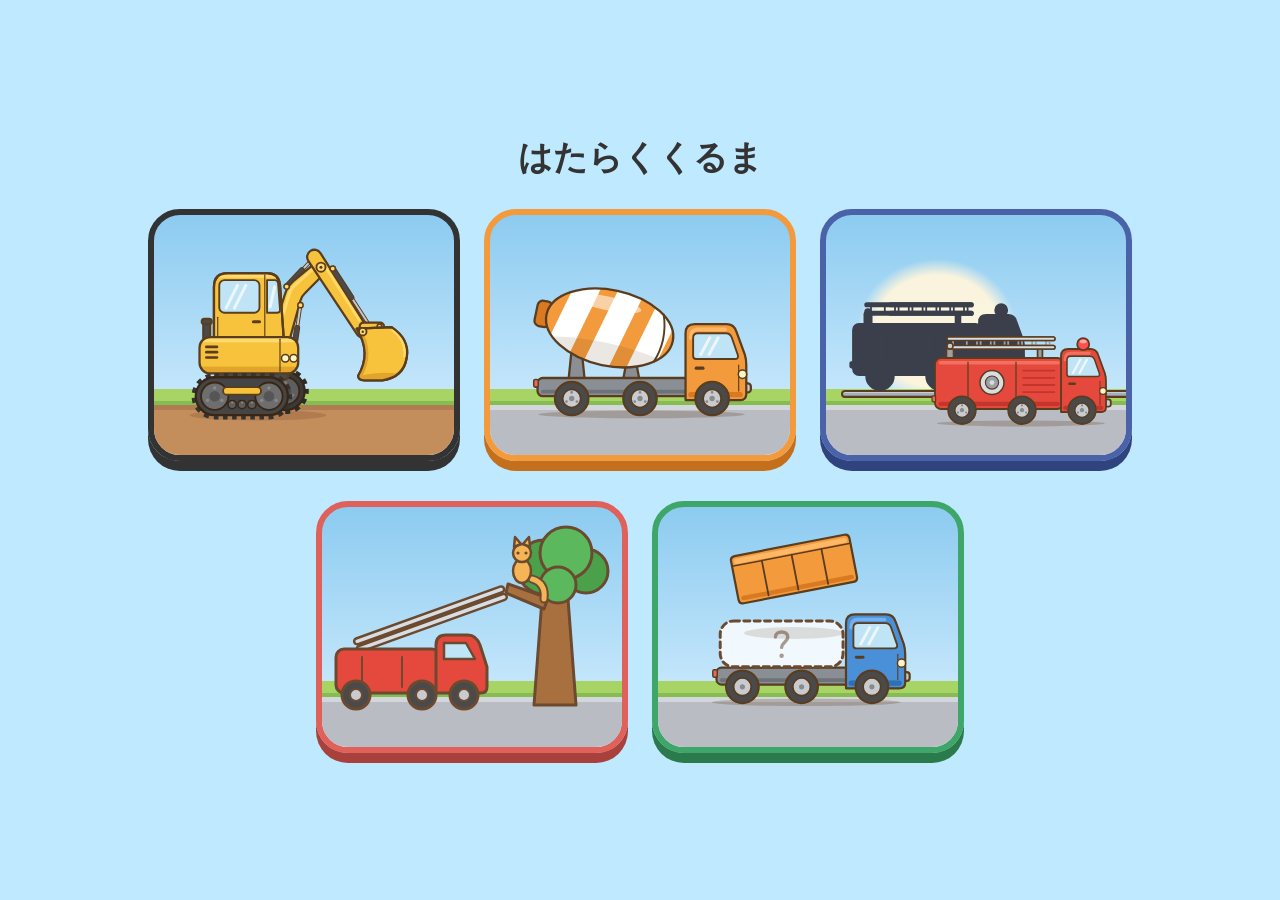
==== commit c20f994d: "D「たりない ぶひんは どれ？」を公開した - 台本 tools/publish/publish.sh でコピーと公開前チェックを行った  Co-Authored-By: Claude Opus 5." ====
--- a/index.html
+++ b/index.html
@@ -114,11 +114,11 @@
       overflow: visible;             /* アームの先は絵の枠より少し上に出るので、切らずに見せる */
     }
 
-    /* ===== ボタンを4つ並べる =====
-       並べ方は3つ（縦1列 col／横1列 row／2×2 grid）。どれにするかは、下の JavaScript が
+    /* ===== ボタンを5つ並べる =====
+       並べ方は4つ（縦1列 col／横1列 row／2列 grid／3列 grid3）。どれにするかは、下の JavaScript が
        画面の大きさから「いちばん大きく見える並べ方」を選んで、この箱の data-layout に書く
        （ボタンのあいだは どれも 24px）。
-       4つ並べて入らないときは、4つとも同じ率（--k、0.35〜1）で縮める。率も JavaScript が入れる。
+       5つ並べて入らないときは、5つとも同じ率（--k、0.3〜1）で縮める。率も JavaScript が入れる。
        ボタンそのものの大きさ・ゆれ・沈み方は変えずに、外がわの箱（.slot-inner）を縮める */
     .games {
       display: flex;
@@ -135,9 +135,15 @@
       display: flex;
       flex-direction: row;
     }
-    .games[data-layout="grid"] {
-      display: grid;
-      grid-template-columns: repeat(2, auto);
+    /* 2列・3列：折り返して並べ、最後の段（あまった1〜2つ）は まん中に寄せる。
+       箱の横はばは、JavaScript が「列の数 × ボタンの場所 ＋ あいだ」に書く（列の数で折り返すため） */
+    .games[data-layout="grid"],
+    .games[data-layout="grid3"] {
+      display: flex;
+      flex-direction: row;
+      flex-wrap: wrap;
+      align-items: center;
+      justify-content: center;
       gap: 24px;
     }
     /* 1つぶんの場所。ボタン（ふちをふくめて 312 × 252）＋下の影 10px＋ゆれて上がる 4px ＋ゆとり 2px */
@@ -259,6 +265,27 @@
     /* 場面の絵（高い木の ねこを、しょうぼうしゃが助けるところ。ゲームの場面を単純にして写したもの）。
        座標の枠は 横300 × 縦240（ボタンの中と同じ大きさ）。id は使わない */
     .shutsudou-svg {
+      position: absolute;
+      left: 0;
+      top: 0;
+      width: 300px;
+      height: 240px;
+      display: block;
+    }
+
+    /* ===== 5本目「たりない ぶひんは どれ？」のボタン =====
+       作りは1〜4本目のボタンと同じ。ふちと下の影の色だけ、みどり色にして見分けやすくする */
+    .game-button.buhin-button {
+      border-color: #3fa66a;
+      box-shadow: 0 10px 0 #2a7a4c;
+      animation-delay: -1.1s;        /* 1〜4本目のボタンと、ゆれる向きを少しずらす */
+    }
+    .game-button.buhin-button.pressed {
+      box-shadow: 0 2px 0 #2a7a4c;
+    }
+    /* 荷台が足りない ダンプカーと、とんでくる荷台（ゲームの図鑑の絵を写して、単純にしたもの）。
+       座標の枠は 横300 × 縦240（ボタンの中と同じ大きさ）。id は使わない */
+    .buhin-svg {
       position: absolute;
       left: 0;
       top: 0;
@@ -700,6 +727,66 @@
     </svg>
   </a>
   </div></div>
+
+  <div class="slot"><div class="slot-inner">
+  <!-- 「たりない ぶひんは どれ？」へのボタン。
+       ファイルをダブルクリックで開いたときも動くように、index.html まで書く -->
+  <a class="game-button buhin-button" id="top5-buhinGame" href="games/05-buhin/index.html" aria-label="たりない ぶひんは どれ">
+    <div class="road"></div>
+    <!-- 荷台が足りない ダンプカー（荷台の場所は「？」の点線のわく）と、上から とんでくる荷台
+         （ゲームの図鑑の絵を単純にして写したもの。この画面では動かさない。文字は入れない）。
+         奥から順に：ダンプカー → 点線のわく → 荷台の影 → とんでくる荷台 -->
+    <svg class="buhin-svg" viewBox="0 0 300 240" aria-hidden="true" focusable="false">
+      <!-- ダンプカー（横 290 × 縦 220 の絵を 0.74倍。タイヤの下が、道の中ほどにのる） -->
+      <g transform="translate(40 37) scale(0.74)" stroke="#5a3d1e" stroke-width="3" stroke-linejoin="round" stroke-linecap="round">
+        <ellipse cx="146" cy="214" rx="128" ry="5" fill="#5a3d1e" opacity="0.25" stroke="none"/>
+        <!-- 灰色の台と、前のバンパー -->
+        <rect x="25" y="167" width="252" height="23" rx="7" fill="#8a8f96" stroke="none"/>
+        <path d="M 32 184 L 270 184" fill="none" stroke="#6e737a" stroke-width="5"/>
+        <rect x="25" y="167" width="252" height="23" rx="7" fill="none"/>
+        <rect x="273" y="173" width="13" height="12" rx="4" fill="#c8ccd0"/>
+        <!-- 青い運転席（窓1枚） -->
+        <path d="M 200 195 L 200 107 Q 200 95 212 95 L 254 95 Q 264 95 267 105 L 278 135 Q 280 141 280 149 L 280 187 Q 280 195 272 195 Z" fill="#4a90d9" stroke="none"/>
+        <path d="M 207 113 Q 207 102 216 102 L 252 102" fill="none" stroke="#76b0ea" stroke-width="5"/>
+        <path d="M 207 188 L 272 188" fill="none" stroke="#2f6fb4" stroke-width="7"/>
+        <path d="M 200 195 L 200 107 Q 200 95 212 95 L 254 95 Q 264 95 267 105 L 278 135 Q 280 141 280 149 L 280 187 Q 280 195 272 195 Z" fill="none"/>
+        <path d="M 210 113 Q 210 107 216 107 L 253 107 Q 259 107 261 113 L 269 136 Q 270 141 265 141 L 214 141 Q 210 141 210 137 Z" fill="#bfe4f5" stroke-width="2.5"/>
+        <g fill="none" stroke="#ffffff" stroke-width="4" opacity="0.7">
+          <path d="M 220 135 L 232 113"/>
+          <path d="M 231 135 L 243 113"/>
+        </g>
+        <rect x="212" y="151" width="13" height="4" rx="2" fill="#5a3d1e" stroke="none"/>
+        <path d="M 270 149 L 270 183" fill="none" stroke-width="1.5"/>
+        <!-- 前のライトと、うしろの小さな赤いランプ -->
+        <circle cx="275" cy="161" r="5.5" fill="#fff3c4" stroke-width="2"/>
+        <rect x="20" y="170" width="6" height="10" rx="2" fill="#e86a5a" stroke-width="2"/>
+        <!-- タイヤ3つ -->
+        <g transform="translate(60 193)"><circle r="22" fill="#4a4a4a"/><circle r="12" fill="#c8ccd0" stroke-width="2.5"/><circle r="3.5" fill="#8a8a8a" stroke="none"/></g>
+        <g transform="translate(140 193)"><circle r="22" fill="#4a4a4a"/><circle r="12" fill="#c8ccd0" stroke-width="2.5"/><circle r="3.5" fill="#8a8a8a" stroke="none"/></g>
+        <g transform="translate(235 193)"><circle r="22" fill="#4a4a4a"/><circle r="12" fill="#c8ccd0" stroke-width="2.5"/><circle r="3.5" fill="#8a8a8a" stroke="none"/></g>
+        <!-- 荷台の場所の、点線のわくと「？」（文字ではなく、線の形） -->
+        <rect x="30" y="104" width="166" height="62" rx="18" fill="#ffffff" fill-opacity="0.8" stroke="#6b4a2f" stroke-width="4" stroke-dasharray="8 6"/>
+        <g transform="translate(113 136) scale(0.465)">
+          <path d="M -18 -22 C -18 -42 18 -42 18 -22 C 18 -8 0 -6 0 8" fill="none" stroke="#a89a90" stroke-width="10" stroke-linecap="round" stroke-linejoin="round"/>
+          <circle cx="0" cy="32" r="6.5" fill="#a89a90" stroke="none"/>
+        </g>
+      </g>
+      <!-- 荷台のうすい影（わくの上） -->
+      <ellipse cx="136" cy="126" rx="50" ry="6" fill="#5a3d1e" opacity="0.15"/>
+      <!-- 上から とんでくる荷台（オレンジ。少し斜め） -->
+      <g transform="translate(136 62) rotate(-11)">
+        <g transform="scale(0.74) translate(-76.5 32.5)" stroke="#5a3d1e" stroke-width="3" stroke-linejoin="round" stroke-linecap="round">
+          <path d="M -5 -59 Q -5 -65 1 -65 L 152 -65 Q 158 -65 158 -59 L 158 -6 Q 158 0 152 0 L 1 0 Q -5 0 -5 -6 Z" fill="#f39a3d" stroke="none"/>
+          <rect x="-1" y="-61" width="155" height="7" rx="3" fill="#ffb865" stroke="none"/>
+          <rect x="-1" y="-10" width="155" height="6" rx="3" fill="#d97a22" stroke="none"/>
+          <path d="M -5 -52 L 158 -52" fill="none" stroke-width="2"/>
+          <path d="M 36 -52 L 36 -4 M 77 -52 L 77 -4 M 118 -52 L 118 -4" fill="none" stroke-width="2.5"/>
+          <path d="M -5 -59 Q -5 -65 1 -65 L 152 -65 Q 158 -65 158 -59 L 158 -6 Q 158 0 152 0 L 1 0 Q -5 0 -5 -6 Z" fill="none"/>
+        </g>
+      </g>
+    </svg>
+  </a>
+  </div></div>
   </div>
 
   <script>
@@ -715,10 +802,11 @@
       });
     });
 
-    // ボタンが4つ並んで画面に入るように、並べ方と、縮める率（0.35〜1）を、いっしょに決める。
-    //   並べ方の候補は3つ：縦1列（col）・横1列（row）・2×2（grid）。それぞれの率を計算して、
-    //   いちばん大きい率の並べ方を選ぶ（同じ率なら grid → col → row の順）。選んだ並べ方は、
-    //   ボタンを並べる箱の data-layout に書き、見た目の切りかえは CSS が行う。
+    // ボタンが5つ並んで画面に入るように、並べ方と、縮める率（0.3〜1）を、いっしょに決める。
+    //   並べ方の候補は4つ：縦1列（col）・横1列（row）・2列×3段（grid）・3列×2段（grid3）。
+    //   それぞれの率を計算して、いちばん大きい率の並べ方を選ぶ（同じ率なら grid → grid3 → col → row の順）。
+    //   選んだ並べ方は、ボタンを並べる箱の data-layout に書き、見た目の切りかえは CSS が行う。
+    //   2列・3列のときは、箱の横はばを「列の数ぶん」に決めて折り返し、最後の段は まん中に寄せる。
     //   ボタンの場所は 312 × 268、あいだは 24px、画面のはしからは 16px、題名とボタンのあいだは 24px あける。
     // 画面の大きさが変わったときだけ計算する（すぐ1回と、0.3秒あとにもう1回）
     var games = document.getElementById("games");
@@ -729,16 +817,24 @@
       var h = window.innerHeight;
       var room = h - 32 - title.offsetHeight - 24;      // 題名の下で、ボタンに使える高さ
       var options = [
-        { layout: "grid", k: Math.min(1, (w - 32 - 24) / (312 * 2), (room - 24) / (268 * 2)) },
-        { layout: "col",  k: Math.min(1, (w - 32) / 312, (room - 24 * 3) / (268 * 4)) },
-        { layout: "row",  k: Math.min(1, (w - 32 - 24 * 3) / (312 * 4), room / 268) }
+        { layout: "grid",  cols: 2, k: Math.min(1, (w - 32 - 24) / (312 * 2), (room - 24 * 2) / (268 * 3)) },
+        { layout: "grid3", cols: 3, k: Math.min(1, (w - 32 - 24 * 2) / (312 * 3), (room - 24) / (268 * 2)) },
+        { layout: "col",   cols: 1, k: Math.min(1, (w - 32) / 312, (room - 24 * 4) / (268 * 5)) },
+        { layout: "row",   cols: 5, k: Math.min(1, (w - 32 - 24 * 4) / (312 * 5), room / 268) }
       ];
       var best = options[0];
       for (var i = 1; i < options.length; i++) {
         if (options[i].k > best.k) best = options[i];
       }
+      var k = Math.max(0.3, best.k);
       games.setAttribute("data-layout", best.layout);
-      games.style.setProperty("--k", Math.max(0.35, best.k));
+      games.style.setProperty("--k", k);
+      // 2列・3列：列の数 × ボタンの場所 ＋ あいだ（わずかな誤差で折り返しが変わらないよう 1px ゆとりを足す）
+      if (best.layout === "grid" || best.layout === "grid3") {
+        games.style.width = (best.cols * 312 * k + (best.cols - 1) * 24 + 1) + "px";
+      } else {
+        games.style.width = "";
+      }
     }
     function onResize() {
       fitButtons();
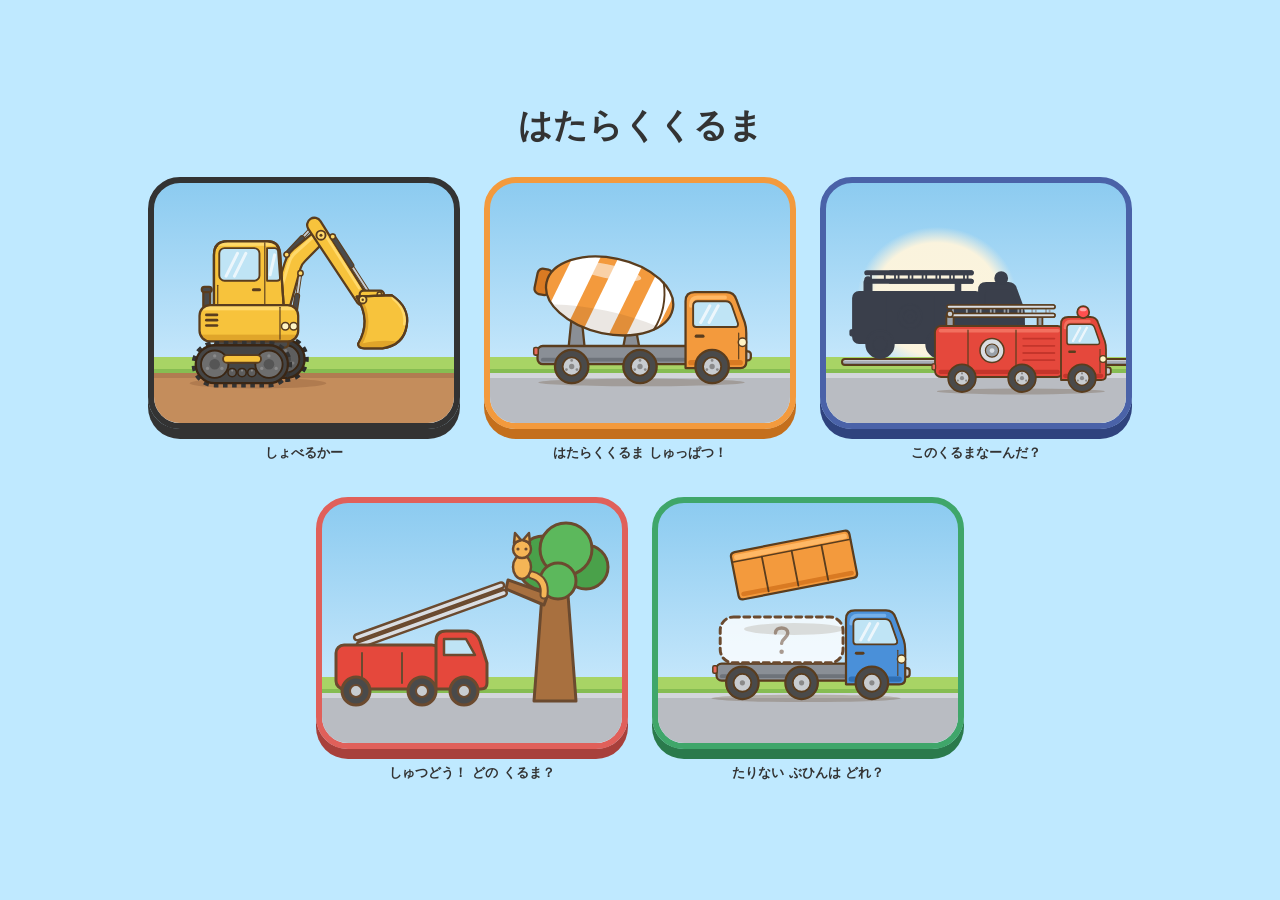
==== commit 33ff0b34: "図鑑のアップデート2：図鑑を24台にした（02 しゅっぱつ） - 台本 tools/publish/publish.sh でコピーと公開前チェックを行った  Co-Authored-By: Claud" ====
--- a/index.html
+++ b/index.html
@@ -146,12 +146,32 @@
       justify-content: center;
       gap: 24px;
     }
-    /* 1つぶんの場所。ボタン（ふちをふくめて 312 × 252）＋下の影 10px＋ゆれて上がる 4px ＋ゆとり 2px */
+    /* 1つぶんの場所。ボタン（ふちをふくめて 312 × 252）＋下の影 10px＋ゆれて上がる 4px ＋ゆとり 2px。
+       そのうえ、ボタンの下に「名前の帯」（高さ 36px ＝ 上のあき 4 ＋ 2行 × 16）をとる。
+       名前の帯は縮めない（率 --k が小さくても、文字が読める大きさのまま）。1行で足りるときも 2行ぶんの高さをとる */
     .slot {
       position: relative;
       flex: none;
       width: calc(312px * var(--k, 1));
-      height: calc(268px * var(--k, 1));
+      height: calc(268px * var(--k, 1) + 36px);
+    }
+    /* ゲームの名前（大人のための小さな文字。子どもは絵で選ぶ）。ボタンの下。ゆれない。
+       横はばはボタンより左右 8px ずつ広い（ボタンのあいだの 24px のうち 8px ずつ使う）。
+       かたまり（.game-name span）の中では折り返さず、かたまりのあいだだけで次の行へ */
+    .game-name {
+      position: absolute;
+      left: -8px;
+      top: calc(268px * var(--k, 1) + 4px);
+      width: calc(312px * var(--k, 1) + 16px);
+      font-size: 13px;
+      font-weight: bold;
+      line-height: 16px;
+      color: #333;
+      text-align: center;
+      cursor: pointer;
+    }
+    .game-name span {
+      white-space: nowrap;
     }
     .slot-inner {
       position: absolute;
@@ -304,7 +324,7 @@
   <div class="slot"><div class="slot-inner">
   <!-- ショベルカーのゲームへのボタン。
        ファイルをダブルクリックで開いたときも動くように、index.html まで書く -->
-  <a class="game-button" id="shovelGame" href="games/01-shovel/index.html" aria-label="しょべるかー">
+  <a class="game-button" data-name="しょべるかー" id="shovelGame" href="games/01-shovel/index.html" aria-label="しょべるかー">
     <div class="ground"></div>
     <!-- ショベルカーの絵（ゲームの中の絵を写したもの。この画面では動かさない）。
          座標の枠は 横300 × 縦220（左上が 0,0、y は下向きに増える）。
@@ -512,7 +532,7 @@
   <div class="slot"><div class="slot-inner">
   <!-- 「はたらくくるま しゅっぱつ！」へのボタン。
        ファイルをダブルクリックで開いたときも動くように、index.html まで書く -->
-  <a class="game-button mixer-button" id="shuppatsuGame" href="games/02-shuppatsu/index.html" aria-label="はたらくくるま しゅっぱつ">
+  <a class="game-button mixer-button" data-name="はたらくくるま/しゅっぱつ！" id="shuppatsuGame" href="games/02-shuppatsu/index.html" aria-label="はたらくくるま しゅっぱつ">
     <div class="road"></div>
     <!-- ミキサーしゃの絵（ゲームの図鑑の絵を写したもの。この画面では動かさない）。
          座標の枠は 横300 × 縦220。この画面の中で名前（id）がぶつからないように、id の先頭に top2- を付けてある。
@@ -591,7 +611,7 @@
   <div class="slot"><div class="slot-inner">
   <!-- 「このくるまなーんだ？」へのボタン。
        ファイルをダブルクリックで開いたときも動くように、index.html まで書く -->
-  <a class="game-button kage-button" id="kageGame" href="games/03-kage/index.html" aria-label="このくるまなーんだ">
+  <a class="game-button kage-button" data-name="このくるま/なーんだ？" data-name-glue="none" id="kageGame" href="games/03-kage/index.html" aria-label="このくるまなーんだ">
     <!-- 奥から順に：光の丸 → 道と草 → 台 → かげのしょうぼうしゃ → 色のついたしょうぼうしゃ。文字は入れない -->
     <div class="kage-spot"></div>
     <div class="road"></div>
@@ -687,7 +707,7 @@
   <div class="slot"><div class="slot-inner">
   <!-- 「しゅつどう！ どの くるま？」へのボタン。
        ファイルをダブルクリックで開いたときも動くように、index.html まで書く -->
-  <a class="game-button shutsudou-button" id="top4-shutsudouGame" href="games/04-shutsudou/index.html" aria-label="しゅつどう どの くるま">
+  <a class="game-button shutsudou-button" data-name="しゅつどう！/どの くるま？" id="top4-shutsudouGame" href="games/04-shutsudou/index.html" aria-label="しゅつどう どの くるま">
     <div class="road"></div>
     <!-- 高い木の ねこを、しょうぼうしゃが はしごで助けるところ（ゲームの場面を単純にして写したもの。
          この画面では動かさない。文字は入れない）。奥から順に：木 → ねこ → しょうぼうしゃ（はしご） -->
@@ -731,7 +751,7 @@
   <div class="slot"><div class="slot-inner">
   <!-- 「たりない ぶひんは どれ？」へのボタン。
        ファイルをダブルクリックで開いたときも動くように、index.html まで書く -->
-  <a class="game-button buhin-button" id="top5-buhinGame" href="games/05-buhin/index.html" aria-label="たりない ぶひんは どれ">
+  <a class="game-button buhin-button" data-name="たりない/ぶひんは どれ？" id="top5-buhinGame" href="games/05-buhin/index.html" aria-label="たりない ぶひんは どれ">
     <div class="road"></div>
     <!-- 荷台が足りない ダンプカー（荷台の場所は「？」の点線のわく）と、上から とんでくる荷台
          （ゲームの図鑑の絵を単純にして写したもの。この画面では動かさない。文字は入れない）。
@@ -792,39 +812,75 @@
   <script>
     // 指が触れた瞬間に、ボタンを沈ませてからゲームを開く
     // （ゲームと同じく、指がすべっても反応するように pointerdown を使う）
+    function pressButton(button, e) {
+      if (!e.isPrimary) return;          // 手のひらで触っても1回だけ
+      button.classList.add("pressed");
+      setTimeout(function () {
+        window.location.href = button.getAttribute("href");
+      }, 150);                           // 沈んだのが見えるくらい、少しだけ待つ
+    }
     document.querySelectorAll(".game-button").forEach(function (button) {
-      button.addEventListener("pointerdown", function (e) {
-        if (!e.isPrimary) return;          // 手のひらで触っても1回だけ
-        button.classList.add("pressed");
-        setTimeout(function () {
-          window.location.href = button.getAttribute("href");
-        }, 150);                           // 沈んだのが見えるくらい、少しだけ待つ
+      button.addEventListener("pointerdown", function (e) { pressButton(button, e); });
+
+      // ボタンの下に、ゲームの名前を出す（大人のための小さな文字。縮めない）。
+      //   名前は、ボタンの data-name を「/」で分けた かたまりごとに <span>（かたまりの中では折り返さない）にして、
+      //   かたまりのあいだに半角スペースを入れる（data-name-glue="none" のときは入れず、折り返せる境目 wbr だけ入れる）。
+      //   読み上げは今のボタンの aria-label に任せるので、名前の箱は aria-hidden。
+      //   名前をさわっても、その上のボタンをさわったのと同じにする
+      var slot = button.closest(".slot");
+      var label = document.createElement("div");
+      label.className = "game-name";
+      label.setAttribute("aria-hidden", "true");
+      var chunks = (button.getAttribute("data-name") || "").split("/");
+      var glue = button.getAttribute("data-name-glue") === "none" ? "" : " ";
+      chunks.forEach(function (text, i) {
+        // かたまりのあいだ：スペースを入れる。data-name-glue="none" のときは、スペースを出さずに折り返せる境目（wbr）だけ
+        if (i > 0) label.appendChild(glue ? document.createTextNode(glue) : document.createElement("wbr"));
+        var span = document.createElement("span");
+        span.textContent = text;
+        label.appendChild(span);
       });
+      label.addEventListener("pointerdown", function (e) { pressButton(button, e); });
+      slot.appendChild(label);
     });
 
-    // ボタンが5つ並んで画面に入るように、並べ方と、縮める率（0.3〜1）を、いっしょに決める。
-    //   並べ方の候補は4つ：縦1列（col）・横1列（row）・2列×3段（grid）・3列×2段（grid3）。
-    //   それぞれの率を計算して、いちばん大きい率の並べ方を選ぶ（同じ率なら grid → grid3 → col → row の順）。
+    // ボタンがいくつ並んでも画面に入るように、並べ方と、縮める率（0.3〜1）を、いっしょに決める。
+    //   並べ方の表 LAYOUTS（縦1列 col・横1列 row・2列 grid・3列 grid3）と、ボタンの数 N から、
+    //   どの並べ方も 次の1つの式で率を出す（ボタンを足しても、式を書きかえなくてよい）：
+    //     k ＝ min(1, (横幅 − 32 − 24 × (列 − 1)) ÷ (312 × 列),
+    //                 (高さ − 段のあいだ × (段 − 1) − 名前の帯 × 段) ÷ (268 × 段))
+    //   段 ＝ ボタンの数 ÷ 列（切り上げ）。いちばん大きい率の並べ方を選ぶ（同じ率なら 表の上から）。
     //   選んだ並べ方は、ボタンを並べる箱の data-layout に書き、見た目の切りかえは CSS が行う。
     //   2列・3列のときは、箱の横はばを「列の数ぶん」に決めて折り返し、最後の段は まん中に寄せる。
-    //   ボタンの場所は 312 × 268、あいだは 24px、画面のはしからは 16px、題名とボタンのあいだは 24px あける。
+    //   ボタンの場所は 312 × 268、列のあいだは 24px、画面のはしからは 16px、題名とボタンのあいだは 24px あける。
+    //   名前の帯（LABEL_H ＝ 36px。ボタンの下の ゲームの名前の場所）を、1段ごとにとる。
+    //   段のあいだ（ROW_GAP）は、縦に詰めて ボタンを大きくするため 16px。
     // 画面の大きさが変わったときだけ計算する（すぐ1回と、0.3秒あとにもう1回）
     var games = document.getElementById("games");
     var title = document.querySelector(".title");
     var fitTimer = null;
+    var LABEL_H = 36;
+    var ROW_GAP = 16;
+    var BUTTON_COUNT = document.querySelectorAll(".slot").length;
+    var LAYOUTS = [
+      { layout: "grid",  cols: 2 },
+      { layout: "grid3", cols: 3 },
+      { layout: "col",   cols: 1 },
+      { layout: "row",   cols: BUTTON_COUNT }
+    ];
+    games.style.rowGap = ROW_GAP + "px";
     function fitButtons() {
       var w = window.innerWidth;
       var h = window.innerHeight;
       var room = h - 32 - title.offsetHeight - 24;      // 題名の下で、ボタンに使える高さ
-      var options = [
-        { layout: "grid",  cols: 2, k: Math.min(1, (w - 32 - 24) / (312 * 2), (room - 24 * 2) / (268 * 3)) },
-        { layout: "grid3", cols: 3, k: Math.min(1, (w - 32 - 24 * 2) / (312 * 3), (room - 24) / (268 * 2)) },
-        { layout: "col",   cols: 1, k: Math.min(1, (w - 32) / 312, (room - 24 * 4) / (268 * 5)) },
-        { layout: "row",   cols: 5, k: Math.min(1, (w - 32 - 24 * 4) / (312 * 5), room / 268) }
-      ];
-      var best = options[0];
-      for (var i = 1; i < options.length; i++) {
-        if (options[i].k > best.k) best = options[i];
+      var best = null;
+      for (var i = 0; i < LAYOUTS.length; i++) {
+        var cols = LAYOUTS[i].cols;
+        var rows = Math.ceil(BUTTON_COUNT / cols);
+        var k = Math.min(1,
+          (w - 32 - 24 * (cols - 1)) / (312 * cols),
+          (room - ROW_GAP * (rows - 1) - LABEL_H * rows) / (268 * rows));
+        if (!best || k > best.k) best = { layout: LAYOUTS[i].layout, cols: cols, k: k };
       }
       var k = Math.max(0.3, best.k);
       games.setAttribute("data-layout", best.layout);
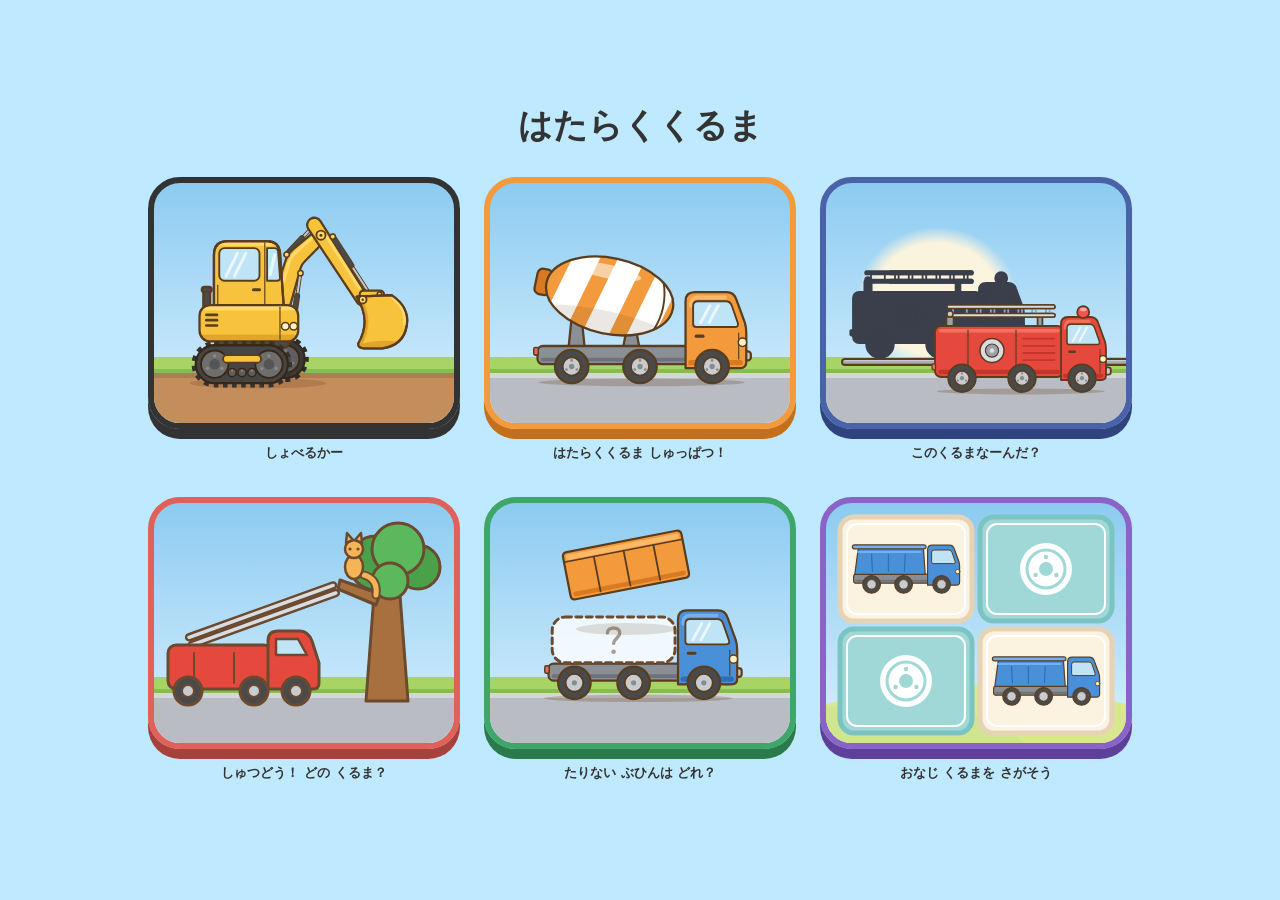
==== commit 8558d043: "F「おなじ くるまを さがそう」（6本目）を公開した - 台本 tools/publish/publish.sh でコピーと公開前チェックを行った  Co-Authored-By: Claude Op" ====
--- a/index.html
+++ b/index.html
@@ -114,11 +114,11 @@
       overflow: visible;             /* アームの先は絵の枠より少し上に出るので、切らずに見せる */
     }
 
-    /* ===== ボタンを5つ並べる =====
+    /* ===== ボタンを6つ並べる =====
        並べ方は4つ（縦1列 col／横1列 row／2列 grid／3列 grid3）。どれにするかは、下の JavaScript が
        画面の大きさから「いちばん大きく見える並べ方」を選んで、この箱の data-layout に書く
        （ボタンのあいだは どれも 24px）。
-       5つ並べて入らないときは、5つとも同じ率（--k、0.3〜1）で縮める。率も JavaScript が入れる。
+       6つ並べて入らないときは、6つとも同じ率（--k、0.3〜1）で縮める。率も JavaScript が入れる。
        ボタンそのものの大きさ・ゆれ・沈み方は変えずに、外がわの箱（.slot-inner）を縮める */
     .games {
       display: flex;
@@ -312,6 +312,37 @@
       width: 300px;
       height: 240px;
       display: block;
+    }
+
+    /* ===== 6本目「おなじ くるまを さがそう」のボタン =====
+       作りは1〜5本目のボタンと同じ。ふちと下の影の色だけ、むらさき色にして見分けやすくする */
+    .game-button.pairs-button {
+      border-color: #8a63c9;
+      box-shadow: 0 10px 0 #5e3f9a;
+      animation-delay: -1.4s;        /* 1〜5本目のボタンと、ゆれる向きを少しずらす */
+    }
+    .game-button.pairs-button.pressed {
+      box-shadow: 0 2px 0 #5e3f9a;
+    }
+    /* おもてになった ダンプカーのカード2枚と、うら返しのカード2枚（ゲームの絵を単純にして写したもの）。
+       座標の枠は 横300 × 縦240（ボタンの中と同じ大きさ）。id は top6- で始める */
+    .pairs-svg {
+      position: absolute;
+      left: 0;
+      top: 0;
+      width: 300px;
+      height: 240px;
+      display: block;
+    }
+
+    /* ===== 画面の高さが 400px 以下のとき（スマホ横・低い画面）の「つめた形」=====
+       6つ並べると、ふだんの あきでは入らないので、縦の向きだけ詰める（JavaScript の fitButtons と同じ値）。
+       ゲームの名前は ボタンの左右 8px ずつ はみ出すので、列のあいだ（24px）と左右のあき（32px）は変えない */
+    body.compact {
+      gap: 8px;
+    }
+    body.compact .title {
+      font-size: 22px;
     }
   </style>
 </head>
@@ -807,6 +838,73 @@
     </svg>
   </a>
   </div></div>
+
+  <div class="slot"><div class="slot-inner">
+  <!-- 「おなじ くるまを さがそう」へのボタン。
+       ファイルをダブルクリックで開いたときも動くように、index.html まで書く -->
+  <a class="game-button pairs-button" data-name="おなじ くるまを/さがそう" id="top6-pairsGame" href="games/06-pairs/index.html" aria-label="おなじ くるまを さがそう">
+    <!-- 同じダンプカーが出ている おもてのカード2枚と、うら返しのカード2枚（ゲームの絵を単純にして写したもの。
+         この画面では動かさない。文字は入れない）。奥から順に：丘 → カード4枚（左上・右下がおもて） -->
+    <svg class="pairs-svg" viewBox="0 0 300 240" aria-hidden="true" focusable="false">
+      <defs>
+        <!-- ダンプカー（横 290 × 縦 220 の絵を単純にしたもの。荷台は青、運転席も青） -->
+        <g id="top6-dump" stroke="#5a3d1e" stroke-width="3" stroke-linejoin="round" stroke-linecap="round">
+          <rect x="25" y="167" width="252" height="23" rx="7" fill="#8a8f96" stroke="none"/>
+          <path d="M 32 184 L 270 184" fill="none" stroke="#6e737a" stroke-width="5"/>
+          <rect x="25" y="167" width="252" height="23" rx="7" fill="none"/>
+          <rect x="273" y="173" width="13" height="12" rx="4" fill="#c8ccd0"/>
+          <!-- 荷台（青。ななめに ふくらんだ形） -->
+          <path d="M 28 168 L 36 108 Q 38 100 46 100 L 190 100 Q 198 100 200 108 L 204 168 Z" fill="#4a90d9"/>
+          <path d="M 36 112 L 192 112" fill="none" stroke="#76b0ea" stroke-width="5"/>
+          <path d="M 70 118 L 72 160 M 112 118 L 112 160 M 154 118 L 152 160" fill="none" stroke="#2f6fb4" stroke-width="3"/>
+          <rect x="22" y="94" width="184" height="10" rx="5" fill="#76b0ea"/>
+          <!-- 運転席（青。窓1枚） -->
+          <path d="M 210 195 L 210 107 Q 210 95 222 95 L 264 95 Q 274 95 277 105 L 288 135 Q 290 141 290 149 L 290 187 Q 290 195 282 195 Z" fill="#4a90d9"/>
+          <path d="M 220 113 Q 220 107 226 107 L 263 107 Q 269 107 271 113 L 279 136 Q 280 141 275 141 L 224 141 Q 220 141 220 137 Z" fill="#bfe4f5" stroke-width="2.5"/>
+          <circle cx="285" cy="161" r="5.5" fill="#fff3c4" stroke-width="2"/>
+          <!-- タイヤ3つ -->
+          <g transform="translate(70 193)"><circle r="22" fill="#4a4a4a"/><circle r="12" fill="#c8ccd0" stroke-width="2.5"/></g>
+          <g transform="translate(150 193)"><circle r="22" fill="#4a4a4a"/><circle r="12" fill="#c8ccd0" stroke-width="2.5"/></g>
+          <g transform="translate(245 193)"><circle r="22" fill="#4a4a4a"/><circle r="12" fill="#c8ccd0" stroke-width="2.5"/></g>
+        </g>
+      </defs>
+
+      <!-- やさしい黄緑の丘 -->
+      <ellipse cx="150" cy="262" rx="230" ry="80" fill="#d8e98d"/>
+      <ellipse cx="60" cy="250" rx="140" ry="50" fill="#cfe58f"/>
+
+      <!-- 左上：おもてのカード（ダンプカー） -->
+      <rect x="14" y="14" width="132" height="104" rx="14" fill="#fbf3e0" stroke="#e6d3b5" stroke-width="5"/>
+      <rect x="21" y="21" width="118" height="90" rx="10" fill="none" stroke="#ffffff" stroke-width="2"/>
+      <use href="#top6-dump" transform="translate(17.6 4.2) scale(0.4)"/>
+
+      <!-- 右上：うら返しのカード -->
+      <rect x="154" y="14" width="132" height="104" rx="14" fill="#9fd8d6" stroke="#7cc4c2" stroke-width="5"/>
+      <rect x="161" y="21" width="118" height="90" rx="10" fill="none" stroke="#ffffff" stroke-width="2"/>
+      <g transform="translate(220 66)">
+        <circle r="26" fill="#ffffff"/>
+        <circle r="19" fill="none" stroke="#9fd8d6" stroke-width="3"/>
+        <circle r="7" fill="#9fd8d6"/>
+        <g fill="#9fd8d6"><circle cx="0" cy="-12" r="2.2"/><circle cx="10.4" cy="6" r="2.2"/><circle cx="-10.4" cy="6" r="2.2"/></g>
+      </g>
+
+      <!-- 左下：うら返しのカード -->
+      <rect x="14" y="126" width="132" height="104" rx="14" fill="#9fd8d6" stroke="#7cc4c2" stroke-width="5"/>
+      <rect x="21" y="133" width="118" height="90" rx="10" fill="none" stroke="#ffffff" stroke-width="2"/>
+      <g transform="translate(80 178)">
+        <circle r="26" fill="#ffffff"/>
+        <circle r="19" fill="none" stroke="#9fd8d6" stroke-width="3"/>
+        <circle r="7" fill="#9fd8d6"/>
+        <g fill="#9fd8d6"><circle cx="0" cy="-12" r="2.2"/><circle cx="10.4" cy="6" r="2.2"/><circle cx="-10.4" cy="6" r="2.2"/></g>
+      </g>
+
+      <!-- 右下：おもてのカード（同じダンプカー） -->
+      <rect x="154" y="126" width="132" height="104" rx="14" fill="#fbf3e0" stroke="#e6d3b5" stroke-width="5"/>
+      <rect x="161" y="133" width="118" height="90" rx="10" fill="none" stroke="#ffffff" stroke-width="2"/>
+      <use href="#top6-dump" transform="translate(157.6 116.2) scale(0.4)"/>
+    </svg>
+  </a>
+  </div></div>
   </div>
 
   <script>
@@ -854,13 +952,19 @@
     //   2列・3列のときは、箱の横はばを「列の数ぶん」に決めて折り返し、最後の段は まん中に寄せる。
     //   ボタンの場所は 312 × 268、列のあいだは 24px、画面のはしからは 16px、題名とボタンのあいだは 24px あける。
     //   名前の帯（LABEL_H ＝ 36px。ボタンの下の ゲームの名前の場所）を、1段ごとにとる。
-    //   段のあいだ（ROW_GAP）は、縦に詰めて ボタンを大きくするため 16px。
+    //   段のあいだ（rowGap）は、縦に詰めて ボタンを大きくするため 16px。
+    //   画面の高さが 400px 以下（スマホ横・低い画面）のときだけ「つめた形」にする。詰めるのは縦の向きだけ：
+    //     画面の上下のあき 32 → 12、題名とボタンのあいだ 24 → 8、題名の文字 → 22px、段のあいだ 16 → 8。
+    //     列のあいだ（24）と画面の左右のあき（32）は、ゲームの名前が左右へ はみ出す（8px ずつ）ので変えない。
+    //   この値は、CSS（body.compact）と同じにする。
     // 画面の大きさが変わったときだけ計算する（すぐ1回と、0.3秒あとにもう1回）
     var games = document.getElementById("games");
     var title = document.querySelector(".title");
     var fitTimer = null;
     var LABEL_H = 36;
-    var ROW_GAP = 16;
+    var COMPACT_MAX_H = 400;                              // この高さ以下のとき「つめた形」
+    var NORMAL = { vPad: 32, titleGap: 24, rowGap: 16 };  // ふだんの形
+    var COMPACT = { vPad: 12, titleGap: 8, rowGap: 8 };   // つめた形
     var BUTTON_COUNT = document.querySelectorAll(".slot").length;
     var LAYOUTS = [
       { layout: "grid",  cols: 2 },
@@ -868,18 +972,25 @@
       { layout: "col",   cols: 1 },
       { layout: "row",   cols: BUTTON_COUNT }
     ];
-    games.style.rowGap = ROW_GAP + "px";
     function fitButtons() {
       var w = window.innerWidth;
       var h = window.innerHeight;
-      var room = h - 32 - title.offsetHeight - 24;      // 題名の下で、ボタンに使える高さ
+      // ① まず画面の高さで「つめた形」の印を付ける・外す（題名の文字の大きさが切りかわる）
+      var compact = h <= COMPACT_MAX_H;
+      document.body.classList.toggle("compact", compact);
+      var m = compact ? COMPACT : NORMAL;
+      // ② そのあとで題名の高さを測る（印を付ける前に測ると、古い高さになる）
+      var room = h - m.vPad - title.offsetHeight - m.titleGap;      // 題名の下で、ボタンに使える高さ
+      // ③ 段のあいだも、その形の値で書き直す（回転したときも、戻るように）
+      games.style.rowGap = m.rowGap + "px";
+      // ④ 率を計算する
       var best = null;
       for (var i = 0; i < LAYOUTS.length; i++) {
         var cols = LAYOUTS[i].cols;
         var rows = Math.ceil(BUTTON_COUNT / cols);
         var k = Math.min(1,
           (w - 32 - 24 * (cols - 1)) / (312 * cols),
-          (room - ROW_GAP * (rows - 1) - LABEL_H * rows) / (268 * rows));
+          (room - m.rowGap * (rows - 1) - LABEL_H * rows) / (268 * rows));
         if (!best || k > best.k) best = { layout: LAYOUTS[i].layout, cols: cols, k: k };
       }
       var k = Math.max(0.3, best.k);
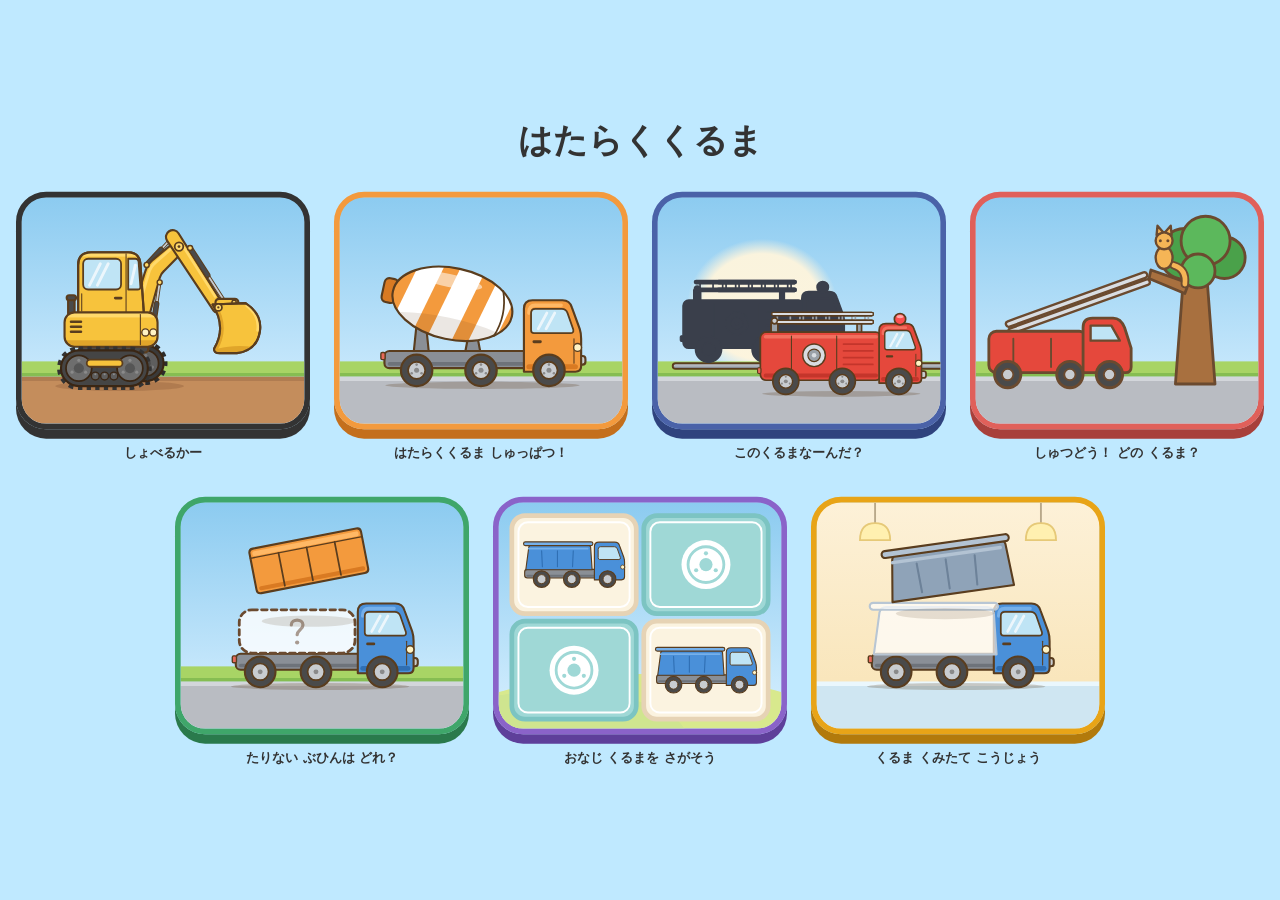
==== commit a65dc06f: "G（07）「くるま くみたて こうじょう」を公開した - 台本 tools/publish/publish.sh でコピーと公開前チェックを行った  Co-Authored-By: Claude Op" ====
--- a/index.html
+++ b/index.html
@@ -114,11 +114,11 @@
       overflow: visible;             /* アームの先は絵の枠より少し上に出るので、切らずに見せる */
     }
 
-    /* ===== ボタンを6つ並べる =====
-       並べ方は4つ（縦1列 col／横1列 row／2列 grid／3列 grid3）。どれにするかは、下の JavaScript が
+    /* ===== ボタンを7つ並べる =====
+       並べ方は5つ（縦1列 col／横1列 row／2列 grid／3列 grid3／4列 grid4）。どれにするかは、下の JavaScript が
        画面の大きさから「いちばん大きく見える並べ方」を選んで、この箱の data-layout に書く
        （ボタンのあいだは どれも 24px）。
-       6つ並べて入らないときは、6つとも同じ率（--k、0.3〜1）で縮める。率も JavaScript が入れる。
+       7つ並べて入らないときは、7つとも同じ率（--k、0.3〜1）で縮める。率も JavaScript が入れる。
        ボタンそのものの大きさ・ゆれ・沈み方は変えずに、外がわの箱（.slot-inner）を縮める */
     .games {
       display: flex;
@@ -135,10 +135,11 @@
       display: flex;
       flex-direction: row;
     }
-    /* 2列・3列：折り返して並べ、最後の段（あまった1〜2つ）は まん中に寄せる。
+    /* 2列・3列・4列：折り返して並べ、最後の段（あまった1〜3つ）は まん中に寄せる。
        箱の横はばは、JavaScript が「列の数 × ボタンの場所 ＋ あいだ」に書く（列の数で折り返すため） */
     .games[data-layout="grid"],
-    .games[data-layout="grid3"] {
+    .games[data-layout="grid3"],
+    .games[data-layout="grid4"] {
       display: flex;
       flex-direction: row;
       flex-wrap: wrap;
@@ -335,8 +336,40 @@
       display: block;
     }
 
+    /* ===== 7本目「くるま くみたて こうじょう」のボタン =====
+       作りは1〜6本目のボタンと同じ。ふちと下の影の色だけ、工場のあかりの黄色〜オレンジ色にして見分けやすくする */
+    .game-button.build-button {
+      border-color: #e8a417;
+      box-shadow: 0 10px 0 #b27a0c;
+      animation-delay: -0.45s;       /* 1〜6本目のボタンと、ゆれる向きを少しずらす */
+      background: linear-gradient(#fdf1d8, #f8e3b4);   /* 工場のかべ（クリーム色） */
+    }
+    .game-button.build-button.pressed {
+      box-shadow: 0 2px 0 #b27a0c;
+    }
+    /* 工場の床（うすい水色） */
+    .game-button .build-floor {
+      position: absolute;
+      left: 0;
+      right: 0;
+      bottom: 0;
+      height: 50px;
+      background: linear-gradient(#eaf7fd 0, #eaf7fd 5px, #cfe6f2 5px);
+    }
+    /* 荷台がはずれたダンプカーと、うすい形（荷台の場所）、ういている荷台（ゲームの絵を単純にして写したもの）。
+       座標の枠は 横300 × 縦240（ボタンの中と同じ大きさ）。id は top7- で始める */
+    .build-svg {
+      position: absolute;
+      left: 0;
+      top: 0;
+      width: 300px;
+      height: 240px;
+      display: block;
+    }
+
     /* ===== 画面の高さが 400px 以下のとき（スマホ横・低い画面）の「つめた形」=====
-       6つ並べると、ふだんの あきでは入らないので、縦の向きだけ詰める（JavaScript の fitButtons と同じ値）。
+       7つ並べると、ふだんの あきでは入らないので、縦の向きだけ詰める（JavaScript の fitButtons と同じ値）。
+       高さが 400px より高くても、ふだんの形で ボタンが小さくなりすぎる（率 0.3 未満）ときは、JavaScript が同じ形にする。
        ゲームの名前は ボタンの左右 8px ずつ はみ出すので、列のあいだ（24px）と左右のあき（32px）は変えない */
     body.compact {
       gap: 8px;
@@ -905,6 +938,67 @@
     </svg>
   </a>
   </div></div>
+
+  <div class="slot"><div class="slot-inner">
+  <!-- 「くるま くみたて こうじょう」へのボタン。
+       ファイルをダブルクリックで開いたときも動くように、index.html まで書く -->
+  <a class="game-button build-button" data-name="くるま くみたて/こうじょう" id="top7-buildGame" href="games/07-build/index.html" aria-label="くるま くみたて こうじょう">
+    <div class="build-floor"></div>
+    <!-- 荷台がはずれた ダンプカー（荷台の場所は うすい形）と、少し浮いている荷台
+         （ゲームの図鑑の絵を単純にして写したもの。この画面では動かさない。文字は入れない）。
+         奥から順に：工場のあかり → ダンプカー → 荷台の うすい形 → 荷台の影 → 浮いている荷台 -->
+    <svg class="build-svg" viewBox="0 0 300 240" aria-hidden="true" focusable="false">
+      <!-- 天井からぶら下がる、丸いかさのあかり2つ（止まった絵） -->
+      <g stroke="#b9a98a" stroke-width="2"><path d="M 62 0 L 62 24"/><path d="M 238 0 L 238 24"/></g>
+      <path d="M 46 40 Q 46 22 62 22 Q 78 22 78 40 Z" fill="#fff0b0" stroke="#e6c978" stroke-width="2"/>
+      <path d="M 222 40 Q 222 22 238 22 Q 254 22 254 40 Z" fill="#fff0b0" stroke="#e6c978" stroke-width="2"/>
+      <!-- ダンプカー（横 290 × 縦 220 の絵を 0.74倍。荷台は ついていない。タイヤの下が、床の中ほどにのる） -->
+      <g transform="translate(40 37) scale(0.74)" stroke="#5a3d1e" stroke-width="3" stroke-linejoin="round" stroke-linecap="round">
+        <ellipse cx="146" cy="214" rx="128" ry="5" fill="#5a3d1e" opacity="0.25" stroke="none"/>
+        <!-- 灰色の台と、前のバンパー -->
+        <rect x="25" y="167" width="252" height="23" rx="7" fill="#8a8f96" stroke="none"/>
+        <path d="M 32 184 L 270 184" fill="none" stroke="#6e737a" stroke-width="5"/>
+        <rect x="25" y="167" width="252" height="23" rx="7" fill="none"/>
+        <rect x="273" y="173" width="13" height="12" rx="4" fill="#c8ccd0"/>
+        <!-- 青い運転席（窓1枚） -->
+        <path d="M 200 195 L 200 107 Q 200 95 212 95 L 254 95 Q 264 95 267 105 L 278 135 Q 280 141 280 149 L 280 187 Q 280 195 272 195 Z" fill="#4a90d9" stroke="none"/>
+        <path d="M 207 113 Q 207 102 216 102 L 252 102" fill="none" stroke="#76b0ea" stroke-width="5"/>
+        <path d="M 207 188 L 272 188" fill="none" stroke="#2f6fb4" stroke-width="7"/>
+        <path d="M 200 195 L 200 107 Q 200 95 212 95 L 254 95 Q 264 95 267 105 L 278 135 Q 280 141 280 149 L 280 187 Q 280 195 272 195 Z" fill="none"/>
+        <path d="M 210 113 Q 210 107 216 107 L 253 107 Q 259 107 261 113 L 269 136 Q 270 141 265 141 L 214 141 Q 210 141 210 137 Z" fill="#bfe4f5" stroke-width="2.5"/>
+        <g fill="none" stroke="#ffffff" stroke-width="4" opacity="0.7">
+          <path d="M 220 135 L 232 113"/>
+          <path d="M 231 135 L 243 113"/>
+        </g>
+        <rect x="212" y="151" width="13" height="4" rx="2" fill="#5a3d1e" stroke="none"/>
+        <path d="M 270 149 L 270 183" fill="none" stroke-width="1.5"/>
+        <!-- 前のライトと、うしろの小さな赤いランプ -->
+        <circle cx="275" cy="161" r="5.5" fill="#fff3c4" stroke-width="2"/>
+        <rect x="20" y="170" width="6" height="10" rx="2" fill="#e86a5a" stroke-width="2"/>
+        <!-- タイヤ3つ -->
+        <g transform="translate(60 193)"><circle r="22" fill="#4a4a4a"/><circle r="12" fill="#c8ccd0" stroke-width="2.5"/><circle r="3.5" fill="#8a8a8a" stroke="none"/></g>
+        <g transform="translate(140 193)"><circle r="22" fill="#4a4a4a"/><circle r="12" fill="#c8ccd0" stroke-width="2.5"/><circle r="3.5" fill="#8a8a8a" stroke="none"/></g>
+        <g transform="translate(235 193)"><circle r="22" fill="#4a4a4a"/><circle r="12" fill="#c8ccd0" stroke-width="2.5"/><circle r="3.5" fill="#8a8a8a" stroke="none"/></g>
+        <!-- 荷台の場所の うすい形（うすい白の塗り ＋ 少し濃い青灰の線） -->
+        <g fill="#ffffff" fill-opacity="0.7" stroke="#b8c6d4" stroke-width="3">
+          <path d="M 28 168 L 36 108 Q 38 100 46 100 L 190 100 Q 198 100 200 108 L 204 168 Z"/>
+          <rect x="22" y="94" width="184" height="10" rx="5"/>
+        </g>
+      </g>
+      <!-- 荷台のうすい影（うすい形の上） -->
+      <ellipse cx="136" cy="118" rx="52" ry="6" fill="#5a3d1e" opacity="0.15"/>
+      <!-- 少し浮いている荷台（少し斜め） -->
+      <g transform="translate(140 72) rotate(-8)">
+        <g transform="scale(0.74) translate(-114 -134)" stroke="#5a3d1e" stroke-width="3" stroke-linejoin="round" stroke-linecap="round">
+          <path d="M 28 168 L 36 108 Q 38 100 46 100 L 190 100 Q 198 100 200 108 L 204 168 Z" fill="#8fa3b8"/>
+          <path d="M 36 112 L 192 112" fill="none" stroke="#b3c3d3" stroke-width="5"/>
+          <path d="M 70 118 L 72 160 M 112 118 L 112 160 M 154 118 L 152 160" fill="none" stroke="#6d8299" stroke-width="3"/>
+          <rect x="22" y="94" width="184" height="10" rx="5" fill="#b3c3d3"/>
+        </g>
+      </g>
+    </svg>
+  </a>
+  </div></div>
   </div>
 
   <script>
@@ -943,17 +1037,18 @@
     });
 
     // ボタンがいくつ並んでも画面に入るように、並べ方と、縮める率（0.3〜1）を、いっしょに決める。
-    //   並べ方の表 LAYOUTS（縦1列 col・横1列 row・2列 grid・3列 grid3）と、ボタンの数 N から、
+    //   並べ方の表 LAYOUTS（縦1列 col・横1列 row・2列 grid・3列 grid3・4列 grid4）と、ボタンの数 N から、
     //   どの並べ方も 次の1つの式で率を出す（ボタンを足しても、式を書きかえなくてよい）：
     //     k ＝ min(1, (横幅 − 32 − 24 × (列 − 1)) ÷ (312 × 列),
     //                 (高さ − 段のあいだ × (段 − 1) − 名前の帯 × 段) ÷ (268 × 段))
     //   段 ＝ ボタンの数 ÷ 列（切り上げ）。いちばん大きい率の並べ方を選ぶ（同じ率なら 表の上から）。
     //   選んだ並べ方は、ボタンを並べる箱の data-layout に書き、見た目の切りかえは CSS が行う。
-    //   2列・3列のときは、箱の横はばを「列の数ぶん」に決めて折り返し、最後の段は まん中に寄せる。
+    //   2列・3列・4列のときは、箱の横はばを「列の数ぶん」に決めて折り返し、最後の段は まん中に寄せる。
     //   ボタンの場所は 312 × 268、列のあいだは 24px、画面のはしからは 16px、題名とボタンのあいだは 24px あける。
     //   名前の帯（LABEL_H ＝ 36px。ボタンの下の ゲームの名前の場所）を、1段ごとにとる。
     //   段のあいだ（rowGap）は、縦に詰めて ボタンを大きくするため 16px。
-    //   画面の高さが 400px 以下（スマホ横・低い画面）のときだけ「つめた形」にする。詰めるのは縦の向きだけ：
+    //   画面の高さが 400px 以下（スマホ横・低い画面）のときと、ふだんの形で いちばん大きい率が 0.3 未満のとき
+    //   （小さいスマホ縦など。印を付けて、題名の高さを測り直してから計算し直す）だけ「つめた形」にする。詰めるのは縦の向きだけ：
     //     画面の上下のあき 32 → 12、題名とボタンのあいだ 24 → 8、題名の文字 → 22px、段のあいだ 16 → 8。
     //     列のあいだ（24）と画面の左右のあき（32）は、ゲームの名前が左右へ はみ出す（8px ずつ）ので変えない。
     //   この値は、CSS（body.compact）と同じにする。
@@ -969,17 +1064,14 @@
     var LAYOUTS = [
       { layout: "grid",  cols: 2 },
       { layout: "grid3", cols: 3 },
+      { layout: "grid4", cols: 4 },
       { layout: "col",   cols: 1 },
       { layout: "row",   cols: BUTTON_COUNT }
     ];
-    function fitButtons() {
-      var w = window.innerWidth;
-      var h = window.innerHeight;
-      // ① まず画面の高さで「つめた形」の印を付ける・外す（題名の文字の大きさが切りかわる）
-      var compact = h <= COMPACT_MAX_H;
-      document.body.classList.toggle("compact", compact);
+    // ② 題名の高さを測る → ③ 段のあいだを書く → ④ 率を計算して、いちばん大きい並べ方を返す
+    function measureLayouts(w, h, compact) {
       var m = compact ? COMPACT : NORMAL;
-      // ② そのあとで題名の高さを測る（印を付ける前に測ると、古い高さになる）
+      // ② 題名の高さを測る（印を付けたあとに測る。付ける前だと、古い高さになる）
       var room = h - m.vPad - title.offsetHeight - m.titleGap;      // 題名の下で、ボタンに使える高さ
       // ③ 段のあいだも、その形の値で書き直す（回転したときも、戻るように）
       games.style.rowGap = m.rowGap + "px";
@@ -988,16 +1080,30 @@
       for (var i = 0; i < LAYOUTS.length; i++) {
         var cols = LAYOUTS[i].cols;
         var rows = Math.ceil(BUTTON_COUNT / cols);
-        var k = Math.min(1,
+        var rate = Math.min(1,
           (w - 32 - 24 * (cols - 1)) / (312 * cols),
           (room - m.rowGap * (rows - 1) - LABEL_H * rows) / (268 * rows));
-        if (!best || k > best.k) best = { layout: LAYOUTS[i].layout, cols: cols, k: k };
+        if (!best || rate > best.k) best = { layout: LAYOUTS[i].layout, cols: cols, k: rate };
+      }
+      return best;
+    }
+    function fitButtons() {
+      var w = window.innerWidth;
+      var h = window.innerHeight;
+      // ① まず画面の高さで「つめた形」の印を付ける・外す（回転の前の古い印は、ここで必ず書きかえる）
+      var compact = h <= COMPACT_MAX_H;
+      document.body.classList.toggle("compact", compact);
+      var best = measureLayouts(w, h, compact);
+      // ふだんの形で、いちばん大きい率が 0.3 未満のとき（小さいスマホ縦など）だけ、「つめた形」にして計算し直す
+      if (!compact && best.k < 0.3) {
+        document.body.classList.add("compact");
+        best = measureLayouts(w, h, true);
       }
       var k = Math.max(0.3, best.k);
       games.setAttribute("data-layout", best.layout);
       games.style.setProperty("--k", k);
-      // 2列・3列：列の数 × ボタンの場所 ＋ あいだ（わずかな誤差で折り返しが変わらないよう 1px ゆとりを足す）
-      if (best.layout === "grid" || best.layout === "grid3") {
+      // 2列・3列・4列：列の数 × ボタンの場所 ＋ あいだ（わずかな誤差で折り返しが変わらないよう 1px ゆとりを足す）
+      if (best.layout === "grid" || best.layout === "grid3" || best.layout === "grid4") {
         games.style.width = (best.cols * 312 * k + (best.cols - 1) * 24 + 1) + "px";
       } else {
         games.style.width = "";
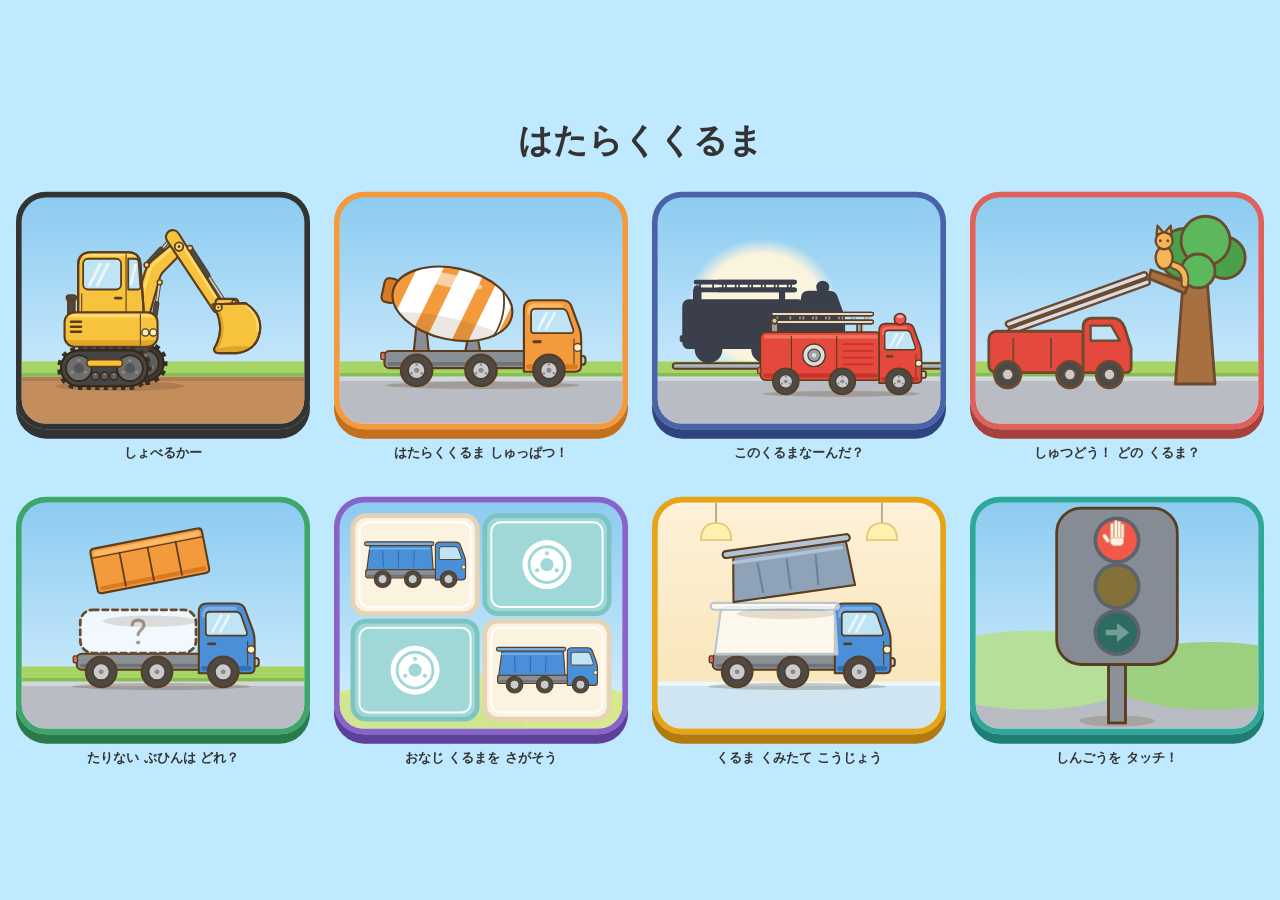
==== commit fb96f8ef: "しんごうを タッチ！（8本目）を公開した - 台本 tools/publish/publish.sh でコピーと公開前チェックを行った  Co-Authored-By: Claude Opus 5.5" ====
--- a/index.html
+++ b/index.html
@@ -359,6 +359,36 @@
     /* 荷台がはずれたダンプカーと、うすい形（荷台の場所）、ういている荷台（ゲームの絵を単純にして写したもの）。
        座標の枠は 横300 × 縦240（ボタンの中と同じ大きさ）。id は top7- で始める */
     .build-svg {
+      position: absolute;
+      left: 0;
+      top: 0;
+      width: 300px;
+      height: 240px;
+      display: block;
+    }
+
+    /* ===== 8本目「しんごうを タッチ！」のボタン =====
+       作りは1〜7本目のボタンと同じ。ふちと下の影の色だけ、信号の青（青みどり）色にして見分けやすくする */
+    .game-button.signal-button {
+      border-color: #2fa89a;
+      box-shadow: 0 10px 0 #1f7d72;
+      animation-delay: -0.8s;        /* 1〜7本目のボタンと、ゆれる向きを少しずらす */
+    }
+    .game-button.signal-button.pressed {
+      box-shadow: 0 2px 0 #1f7d72;
+    }
+    /* ボタンの中の道（灰色。上にクリーム色の歩道） */
+    .game-button .signal-floor {
+      position: absolute;
+      left: 0;
+      right: 0;
+      bottom: 0;
+      height: 66px;
+      background: linear-gradient(#f3e8c8 0, #f3e8c8 14px, #b9bcc2 14px);
+    }
+    /* 小さな信号（赤・黄・青の3つの丸）と、遠くの丘（ゲームの絵を単純にして写したもの）。
+       座標の枠は 横300 × 縦240（ボタンの中と同じ大きさ）。id は使わない */
+    .signal-svg {
       position: absolute;
       left: 0;
       top: 0;
@@ -996,6 +1026,44 @@
           <rect x="22" y="94" width="184" height="10" rx="5" fill="#b3c3d3"/>
         </g>
       </g>
+    </svg>
+  </a>
+  </div></div>
+
+  <div class="slot"><div class="slot-inner">
+  <!-- 「しんごうを タッチ！」へのボタン。
+       ファイルをダブルクリックで開いたときも動くように、index.html まで書く -->
+  <a class="game-button signal-button" data-name="しんごうを/タッチ！" id="top8-signalGame" href="games/08-signal/index.html" aria-label="しんごうを タッチ">
+    <div class="signal-floor"></div>
+    <!-- 小さな信号（赤・黄・青の3つの丸。赤に手のひら、青に右向きの矢印）と、遠くのやわらかい丘。
+         止まった絵で、文字は入れない -->
+    <svg class="signal-svg" viewBox="0 0 300 240" aria-hidden="true" focusable="false">
+      <!-- 遠くの丘 -->
+      <ellipse cx="60" cy="178" rx="120" ry="42" fill="#b5df9b"/>
+      <ellipse cx="250" cy="184" rx="110" ry="36" fill="#9ccf7f"/>
+      <!-- 信号のポールと、まわりの道に落ちる影 -->
+      <ellipse cx="150" cy="232" rx="40" ry="6" fill="#5a3d1e" opacity="0.2"/>
+      <rect x="141" y="150" width="18" height="84" fill="#8b9099" stroke="#5a3d1e" stroke-width="3"/>
+      <!-- 信号の箱 -->
+      <rect x="86" y="6" width="128" height="166" rx="26" fill="#868c95" stroke="#5a3d1e" stroke-width="3"/>
+      <!-- 赤（点いている。手のひらのマーク） -->
+      <circle cx="150" cy="40" r="25" fill="#5d636b"/>
+      <circle cx="150" cy="40" r="21" fill="#f2584a"/>
+      <g fill="#fff1e0" stroke="#d9a98a" stroke-width="1">
+        <rect x="143" y="34" width="14" height="12" rx="4.5"/>
+        <rect x="143" y="22" width="3.6" height="16" rx="1.8"/>
+        <rect x="147" y="19" width="3.6" height="19" rx="1.8"/>
+        <rect x="150.6" y="20" width="3.6" height="18" rx="1.8"/>
+        <rect x="154.2" y="23" width="3.2" height="15" rx="1.6"/>
+        <rect x="136.5" y="33" width="4" height="10" rx="2" transform="rotate(-35 138.5 38)"/>
+      </g>
+      <!-- 黄（消えている） -->
+      <circle cx="150" cy="89" r="25" fill="#5d636b"/>
+      <circle cx="150" cy="89" r="21" fill="#84713a"/>
+      <!-- 青（消えている。右向きの矢印がうすく見える） -->
+      <circle cx="150" cy="138" r="25" fill="#5d636b"/>
+      <circle cx="150" cy="138" r="21" fill="#2c6a62"/>
+      <path d="M 138 135 L 150 135 L 150 128 L 163 138 L 150 148 L 150 141 L 138 141 Z" fill="#f1fff9" opacity="0.35" stroke-linejoin="round"/>
     </svg>
   </a>
   </div></div>
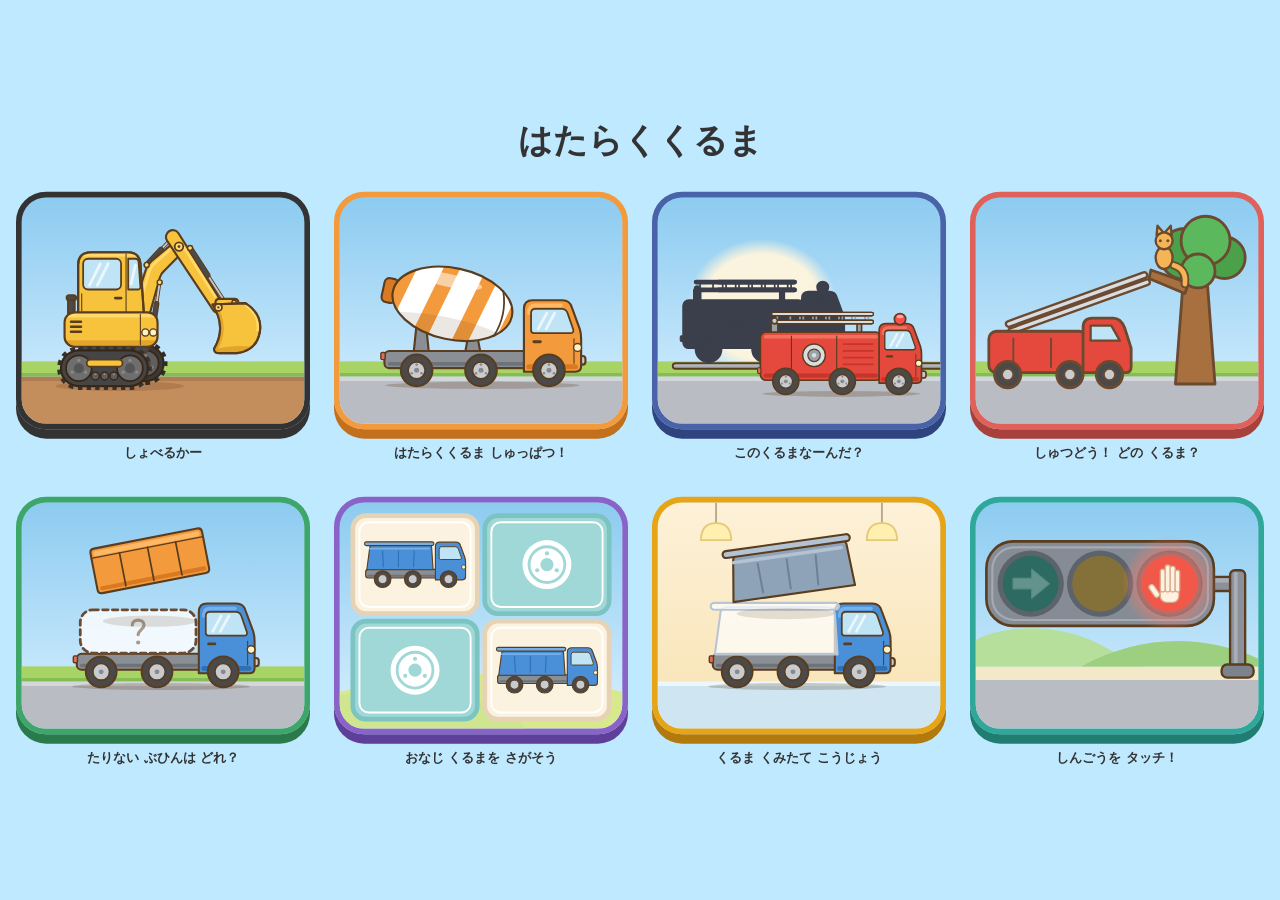
==== commit 167fa6c7: "しんごうを タッチ！：くるまを24台にし、操作がないときの合図を足し、トップの信号を横向きにした - 台本 tools/publish/publish.sh でコピーと公開前チェックを行った  Co-" ====
--- a/index.html
+++ b/index.html
@@ -386,8 +386,8 @@
       height: 66px;
       background: linear-gradient(#f3e8c8 0, #f3e8c8 14px, #b9bcc2 14px);
     }
-    /* 小さな信号（赤・黄・青の3つの丸）と、遠くの丘（ゲームの絵を単純にして写したもの）。
-       座標の枠は 横300 × 縦240（ボタンの中と同じ大きさ）。id は使わない */
+    /* 横向きの信号（左から 青・黄・赤）と柱、遠くの丘（ゲームの絵を写したもの）。
+       座標の枠は 横300 × 縦240（ボタンの中と同じ大きさ）。id は top8- で始める */
     .signal-svg {
       position: absolute;
       left: 0;
@@ -1035,35 +1035,52 @@
        ファイルをダブルクリックで開いたときも動くように、index.html まで書く -->
   <a class="game-button signal-button" data-name="しんごうを/タッチ！" id="top8-signalGame" href="games/08-signal/index.html" aria-label="しんごうを タッチ">
     <div class="signal-floor"></div>
-    <!-- 小さな信号（赤・黄・青の3つの丸。赤に手のひら、青に右向きの矢印）と、遠くのやわらかい丘。
-         止まった絵で、文字は入れない -->
+    <!-- 横向きの信号（左から 青・黄・赤。赤が点いていて手のひら、青は消えていて右向きの矢印がうすく見える）と、
+         右がわの柱と腕、遠くのやわらかい丘。止まった絵で、文字は入れない -->
     <svg class="signal-svg" viewBox="0 0 300 240" aria-hidden="true" focusable="false">
-      <!-- 遠くの丘 -->
-      <ellipse cx="60" cy="178" rx="120" ry="42" fill="#b5df9b"/>
-      <ellipse cx="250" cy="184" rx="110" ry="36" fill="#9ccf7f"/>
-      <!-- 信号のポールと、まわりの道に落ちる影 -->
-      <ellipse cx="150" cy="232" rx="40" ry="6" fill="#5a3d1e" opacity="0.2"/>
-      <rect x="141" y="150" width="18" height="84" fill="#8b9099" stroke="#5a3d1e" stroke-width="3"/>
-      <!-- 信号の箱 -->
-      <rect x="86" y="6" width="128" height="166" rx="26" fill="#868c95" stroke="#5a3d1e" stroke-width="3"/>
-      <!-- 赤（点いている。手のひらのマーク） -->
-      <circle cx="150" cy="40" r="25" fill="#5d636b"/>
-      <circle cx="150" cy="40" r="21" fill="#f2584a"/>
-      <g fill="#fff1e0" stroke="#d9a98a" stroke-width="1">
-        <rect x="143" y="34" width="14" height="12" rx="4.5"/>
-        <rect x="143" y="22" width="3.6" height="16" rx="1.8"/>
-        <rect x="147" y="19" width="3.6" height="19" rx="1.8"/>
-        <rect x="150.6" y="20" width="3.6" height="18" rx="1.8"/>
-        <rect x="154.2" y="23" width="3.2" height="15" rx="1.6"/>
-        <rect x="136.5" y="33" width="4" height="10" rx="2" transform="rotate(-35 138.5 38)"/>
+      <defs>
+        <!-- 赤のまわりの、やわらかい光（ふちへいくほど透明） -->
+        <radialGradient id="top8-glowRed">
+          <stop offset="0.45" stop-color="#ff7a68" stop-opacity="0.75"/>
+          <stop offset="1" stop-color="#ff7a68" stop-opacity="0"/>
+        </radialGradient>
+      </defs>
+      <!-- 遠くの丘（下のはしは、歩道の上のふち y 174 に合わせる） -->
+      <path d="M 0 146 C 34 128 92 130 130 150 C 150 160 164 168 180 174 L 0 174 Z" fill="#b5df9b"/>
+      <path d="M 112 174 C 156 150 204 142 248 150 C 272 154 288 160 300 166 L 300 174 Z" fill="#9ccf7f"/>
+      <!-- 柱と腕（箱より先に書いて、箱のうしろに描く）。柱の足もとは歩道 -->
+      <g stroke="#5a3d1e" stroke-width="2.5" stroke-linejoin="round">
+        <rect x="238" y="79" width="42" height="15" fill="#8b9099"/>
+        <rect x="239" y="80.5" width="39" height="4.5" fill="#a9aeb6" stroke="none"/>
+        <rect x="270" y="72" width="16" height="110" rx="5" fill="#8b9099"/>
+        <rect x="274" y="74" width="4" height="106" fill="#a9aeb6" stroke="none"/>
+        <rect x="261" y="172" width="34" height="14" rx="6" fill="#7d838c"/>
       </g>
-      <!-- 黄（消えている） -->
-      <circle cx="150" cy="89" r="25" fill="#5d636b"/>
-      <circle cx="150" cy="89" r="21" fill="#84713a"/>
-      <!-- 青（消えている。右向きの矢印がうすく見える） -->
-      <circle cx="150" cy="138" r="25" fill="#5d636b"/>
-      <circle cx="150" cy="138" r="21" fill="#2c6a62"/>
-      <path d="M 138 135 L 150 135 L 150 128 L 163 138 L 150 148 L 150 141 L 138 141 Z" fill="#f1fff9" opacity="0.35" stroke-linejoin="round"/>
+      <!-- 信号の箱（中の座標は、ゲームの信号の絵と同じ 横222 × 縦84。それを大きくして置く） -->
+      <g transform="translate(10 40) scale(1.1)">
+        <rect x="1.25" y="1.25" width="219.5" height="81.5" rx="26" fill="#868c95" stroke="#5a3d1e" stroke-width="2.5"/>
+        <rect x="7" y="7" width="208" height="70" rx="21" fill="none" stroke="#a6abb3" stroke-width="2"/>
+        <!-- 左：青（消えている。右向きの矢印がうすく見える） -->
+        <circle cx="44" cy="42" r="32" fill="#5d636b"/>
+        <circle cx="44" cy="42" r="27" fill="#2c6a62"/>
+        <path d="M 27 37 L 45 37 L 45 28 L 62 42 L 45 56 L 45 47 L 27 47 Z"
+              fill="#f1fff9" stroke="#bfe6da" stroke-width="1.2" stroke-linejoin="round" opacity="0.28"/>
+        <!-- まん中：黄（消えている） -->
+        <circle cx="111" cy="42" r="32" fill="#5d636b"/>
+        <circle cx="111" cy="42" r="27" fill="#84713a"/>
+        <!-- 右：赤（点いている。手のひらのマーク） -->
+        <circle cx="178" cy="42" r="32" fill="#5d636b"/>
+        <circle cx="178" cy="42" r="46" fill="url(#top8-glowRed)"/>
+        <circle cx="178" cy="42" r="27" fill="#f2584a"/>
+        <g transform="translate(128 -6)" fill="#fff1e0" stroke="#d9a98a" stroke-width="1.2" stroke-linejoin="round">
+          <rect x="41" y="50" width="18" height="16" rx="6"/>
+          <rect x="41" y="34" width="4.8" height="22" rx="2.4"/>
+          <rect x="45.8" y="30" width="4.8" height="26" rx="2.4"/>
+          <rect x="50.6" y="31" width="4.8" height="25" rx="2.4"/>
+          <rect x="55.4" y="35" width="4.4" height="21" rx="2.2"/>
+          <rect x="32.5" y="48" width="5.4" height="14" rx="2.7" transform="rotate(-35 35.2 55)"/>
+        </g>
+      </g>
     </svg>
   </a>
   </div></div>
